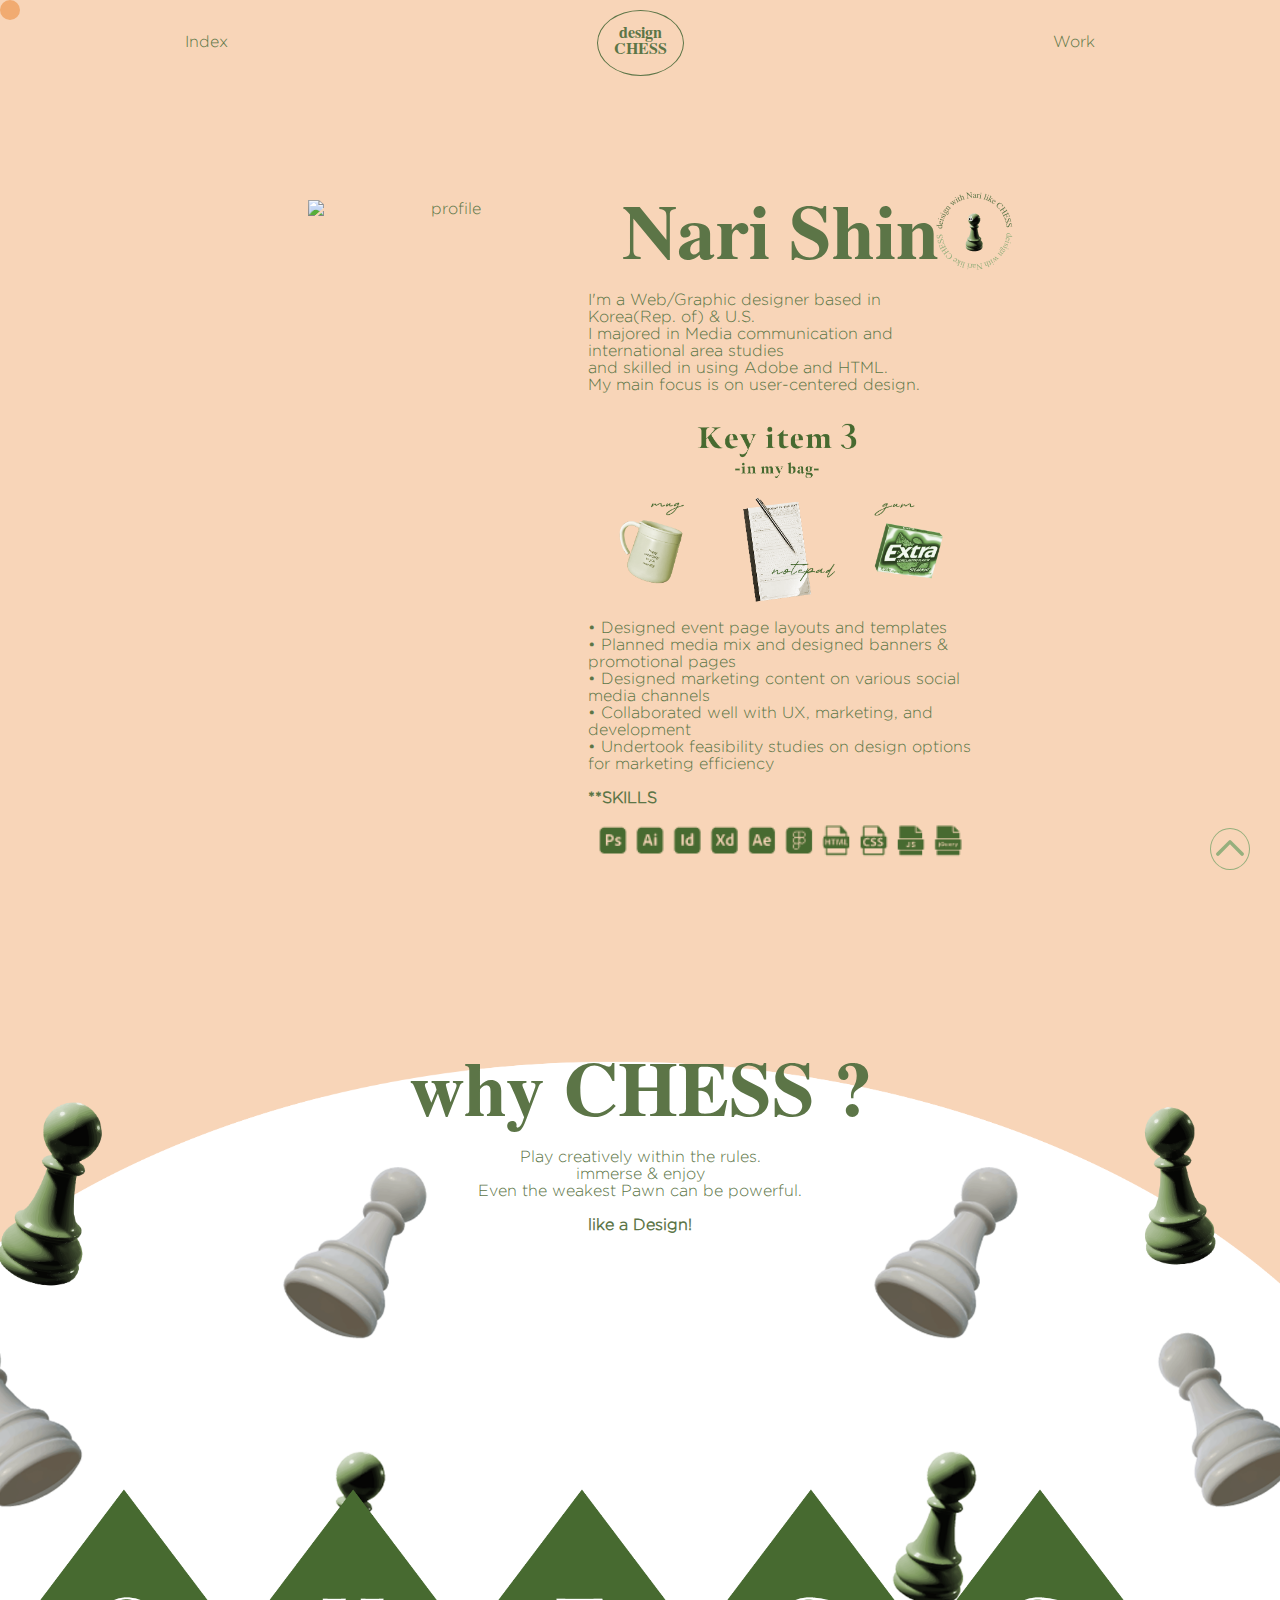
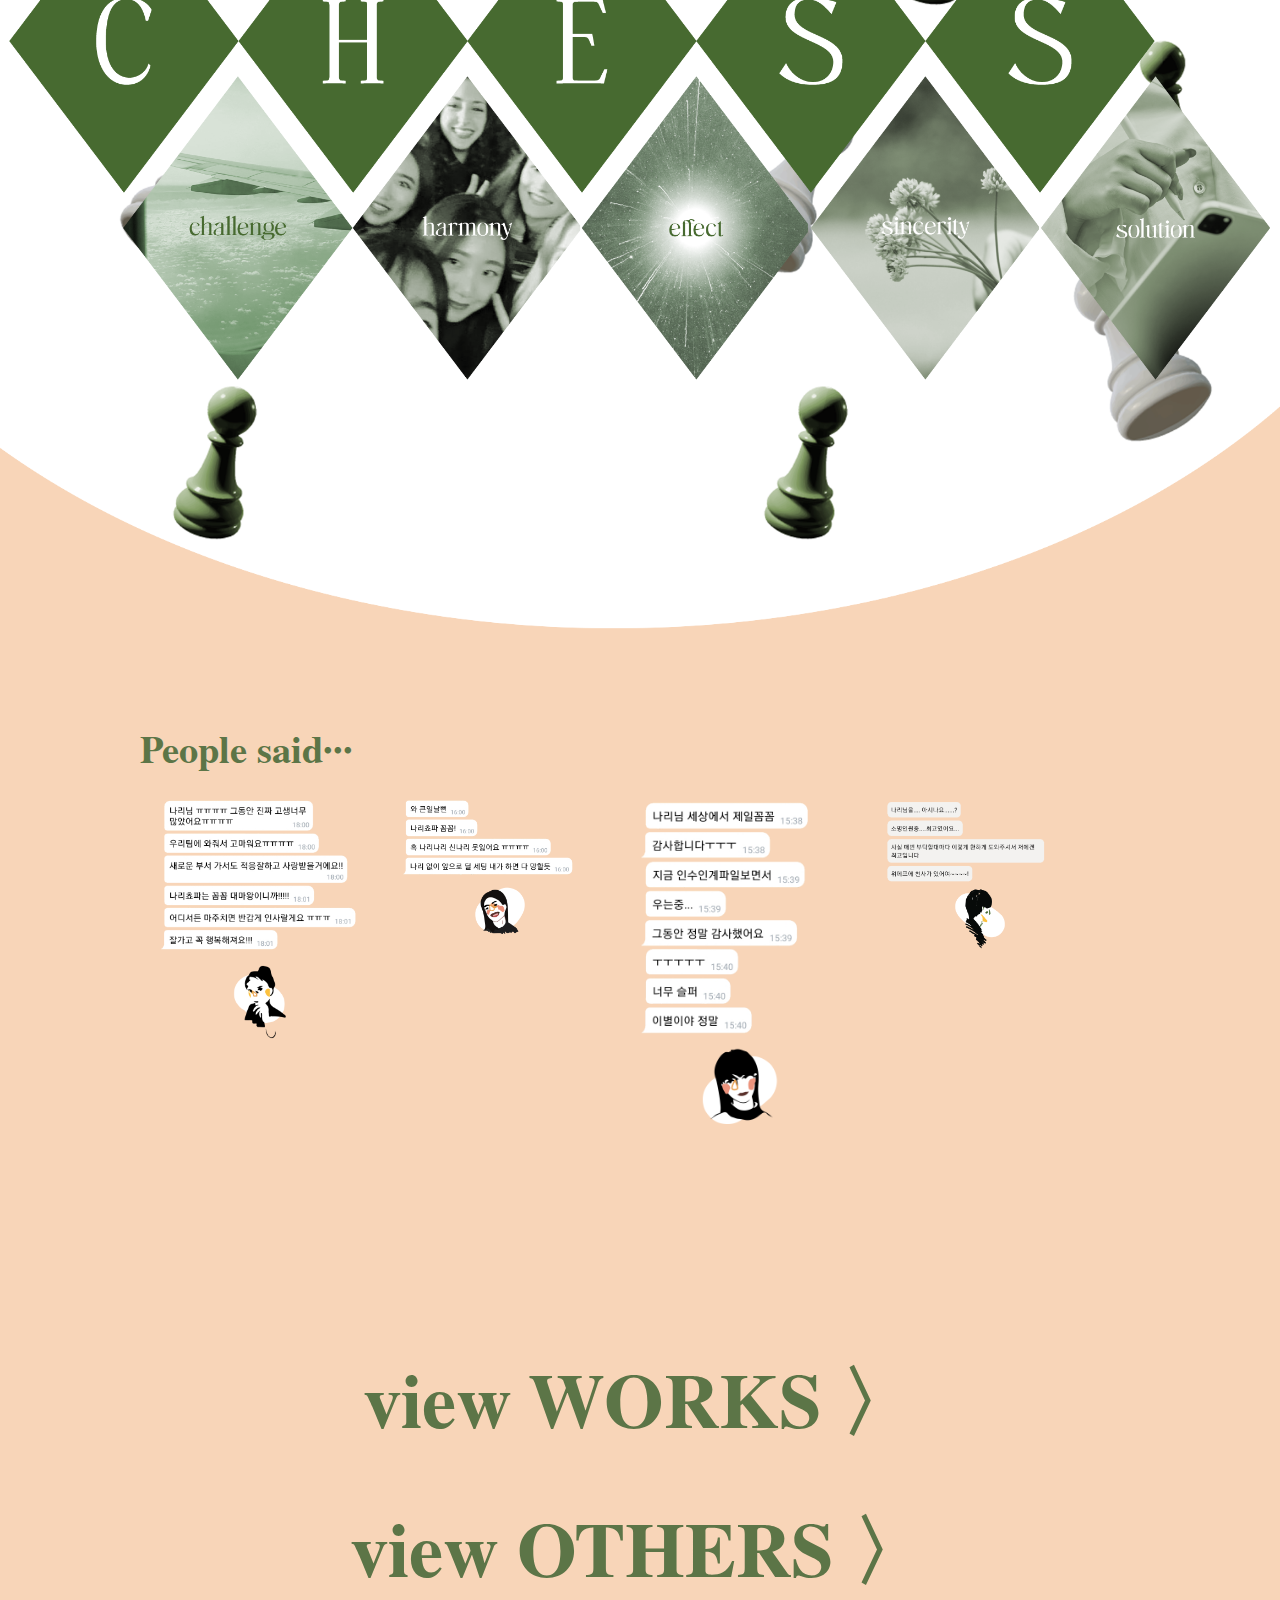
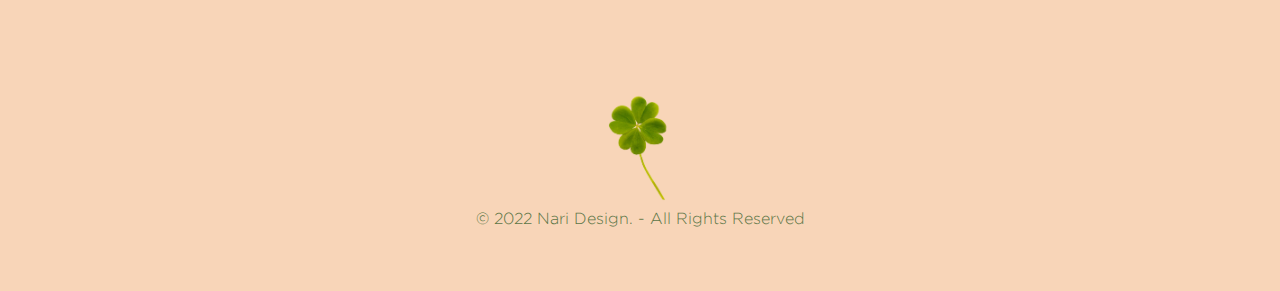
==== about.html @ 48663233 "Add files via upload" ====
<!DOCTYPE html>
<html lang="ko">
<head>
    <meta charset="UTF-8">
    <meta http-equiv="X-UA-Compatible" content="IE=edge">
    <meta name="viewport" content="width=device-width, initial-scale=1.0">
    <script src="js/jquery-3.3.1.min.js"></script>
    <link rel="stylesheet" href="css/aos.css">
    <link rel="stylesheet" href="css/common.css">
    <link rel="stylesheet" href="css/about.css">

    <!-- 슬릭 -->
    <script src="js/slick.min.js"></script>
    <link rel="stylesheet" href="css/slick.css" />
    <link rel="stylesheet" href="css/slick-theme.css" />
    <title>- design CHESS - Nari's about</title>
</head>
<body>
    <div class="cursor"></div>
    <div id="aboutWrap">
        <header>
            <div class="headerMenu">
                <!-- 헤더메뉴 -->
                <div class="nav-link"><a href="#">Index</a></div>
                <a href="index.html" class="brand">
                    <h1><div class="logo">design<br/>CHESS</div></h1>
                </a>
                <div data-w-id="8b042cb9-2dbe-2bd0-51a0-ee58dc30b4fe" class="nav-link"><a href="#">Work</a></div>
            </div>
        </header>

        <div id="btn_up">
            <a href="#main"><button><img src="img/btnUp.svg" alt="up"></button></a>
        </div>

        <!-- 우측상단 work메뉴 -->
        <div class="dialog-wrapper">
            <div class="bubble-wrap-menu">
                <div class="top-bubble-balck"></div>
            <div>
                <div class="nav-link">Close</div>
            </div>
        </div>
        <div class="flex-columns no-margings">
            <div data-w-id="64d43645-555c-1b0a-166c-a1bad5dda425" class="col60">
                <a href="index.html" class="link menu shuffle w-inline-block"><h1><div class="logo">design<br/>CHESS</div></h1></a>
                <div class="spacer-1em"></div>
                <a href="#" class="work-line w-inline-block"><div class="menu-item-txt">/Web</div></a>
                <a href="#" class="work-line w-inline-block"><div class="menu-item-txt">/Mobile UX</div></a>
                <a href="#" class="work-line w-inline-block"><div class="menu-item-txt">/Promo</div></a>
                <a href="#" class="work-line w-inline-block"><div class="menu-item-txt">/others</div></a>
                
                <div class="subContact"></div>
                <a href="#" target="_blank" class="link menu w-inline-block"><div>E-mail</div></a>
                <a href="#" target="_blank" class="link menu w-inline-block"><div>Notion</div></a>
                <a href="#" target="_blank" class="link menu w-inline-block"><div>Github</div></a>
                <a href="#" target="_blank" class="link menu w-inline-block"><div>instagram</div></a>
            </div>
        </div>
        </div>


        <div class="bg-wordmark">
            <!-- <div class="text-block-6">Work/work/work</div> -->
        </div>

        <main id="main">    
            <div id="aboutImg">
                <a href="#"><img src="img/profile.png" alt="profile"></a>
            </div>

            
            <div class="aboutDetails">
                <h3 id="name" class="contents">Nari Shin</h3>
                <div id="logoC"></div>
                <p>
                    I'm a Web/Graphic designer based in Korea(Rep. of) & U.S.<br> 
                    I majored in Media communication and international area studies <br> 
                    and skilled in using Adobe and HTML. <br> 
                    My main focus is on user-centered design.<br><br>
                </p>
                <img src="img/items.png" alt="items">
                <p>
                    • Designed event page layouts and templates<br>
                    • Planned media mix and designed banners & promotional pages<br>
                    • Designed marketing content on various social media channels<br>  
                    • Collaborated well with UX, marketing, and development<br>
                    • Undertook feasibility studies on design options for marketing efficiency<br><br>
                </p>
                <div class="skills">
                    <p><b>**SKILLS</b></p>
                    <img src="img/icon.png" alt="skillIcon">
                </div>
            </div>
        </main>
                
        <section id="whychess">
            <h3>why CHESS ?</h3>
            <p>
                Play creatively within the rules. <br>
                immerse & enjoy <br>
                Even the weakest Pawn can be powerful. <br><br>
                <b>like a Design!</b>
            </p>
            <div class="chess">
                <!-- <img src="img/chessContent.png" alt="chessContent"> -->
                <!-- <div class="cLozenge">C</div>
                <div class="cLozenge">H</div>
                <div class="cLozenge">E</div>
                <div class="cLozenge">S</div>
                <div class="cLozenge">S</div> -->
            </div>
        </section>
            
        
        
        <section id="s_slide">
            <h4> People said···</h4>
            <div class="slider center review">
                <div>
                  <h3><a href="#"><img src="img/refImg1.png" alt="review1"></a></h3>
                </div>
                <div>
                  <h3><a href="#"><img src="img/refImg2.png" alt="review2"></a></h3>
                </div>
                <div>
                  <h3><a href="#"><img src="img/refImg3.png" alt="review3"></a></h3>
                </div>
                <div>
                  <h3><a href="#"><img src="img/refImg.png" alt="review4"></a></h3>
                </div>                
            </div>
            <!-- <p class="mobile_t">(please drag for next >> )</p> -->
        </section>


        <section id="moreBtn">
            <button><a href="#"><h2>view WORKS 〉</h2></a></button>
            <button><a href="others.html"><h2>view OTHERS 〉</h2></a></button>
        </section>


        <!-- 푸터 -->
        <footer>
            <div id="footerImg" class="pal-rotate card"><img src="img/clover.png" alt="f-clover"></div>
            © 2022 Nari Design. - All Rights Reserved 
        </footer>





        <!-- 스크립트 -->
        <!-- 마우스 -->
    <script src="https://cdnjs.cloudflare.com/ajax/libs/gsap/3.5.1/gsap.min.js"></script>
    <script>
        // 선택자
        const cursor = document.querySelector(".cursor");
        const contentEm = document.querySelectorAll(".contents");
        // const infoLi = document.querySelectorAll(".info.bottom li");

        // 움직임 효과
        document.addEventListener("mousemove", function(e){
            gsap.to(cursor, {duration: 0.01, left: e.pageX, top: e.pageY});
        });

        // 오버 효과
        contentEm.forEach(elem => {
            elem.addEventListener("mouseenter", () => {
                cursor.classList.add("active");
            });
            elem.addEventListener("mouseleave", () => {
                cursor.classList.remove("active");
            });
        });

    </script>

    <script>
        // 슬릭슬라이드
        $('.center').slick({
    centerMode: true,
    centerPadding: '20px',
    slidesToShow: 4,
    responsive: [
      {
        breakpoint: 768,
        settings: {
          arrows: false,
          centerMode: true,
          centerPadding: '20px',
          slidesToShow: 3
        }
      },
      {
        breakpoint: 320,
        settings: {
          centerMode: true,
          centerPadding: '0',
          slidesToShow: 1
        }
      }
    ]
  });
    </script>
    <!-- 애니메이션 소스 -->
    <script src="js/animation.js" type="text/javascript">
    </script>
    </div>
</body>
</html>
---- css/common.css ----
/* 초기화 */
*{
    margin:0;
    padding:0;
    font-family: gotham;
    list-style: none;
    text-align: center;
    color: #5c7547;  
}
/* 공통스타일 */
html {
    scroll-behavior: smooth;
}
body {
    background-color: #f8d5b8;
    position: relative;
    }

#wrap {
    width: 100vw;
    overflow: hidden;
    margin: 0 auto;
    display: flex;
    justify-content: center; 
    flex-direction: column;
    position: relative;
    z-index: 1;
}

/* 커서 */
.cursor {
    position: absolute;
    left: 0; top: 0;
    width: 20px; height: 20px;
    border-radius: 50%;
    z-index: 1000;
    background: #000;
    user-select: none;
    pointer-events: none;
    transform: scale(1);
    transition: transform .3s ease-in-out, opacity .2s ease-in-out;
    mix-blend-mode: overlay;
}
.cursor.active {
    transform: scale(10);
}
.cursor.active2 {
    transform: scale(5);
}


a {
    display: block;
    text-decoration: none;
    color: #5c7547;
    z-index: 10;
}
a:hover {
    animation: Pulse 1s linear infinite;
}
button {
    display: block;
    border: 1px solid #96AF7D;
    border-radius: 500px;
    background: none;
    z-index: 10;
}


main,section {
    display: block;
}
h1,h1>div,h2,h2>a,h3,h3>a,h4 {
    font-family: times;
    font-size: 6vw;
    z-index: 10;
}




/* 헤더영역 */
header {
    width: 100vw;
    background: #f8d5b8;
    position: fixed;
    left:0;
    top:0;
    z-index: 999;
}
.headerMenu {
    /* z-index: 999; */
    margin: 10px 0;
    /* background: #f8d5b8; */
    display: flex;
    flex-direction: row;
    justify-content: space-around;
}

h1 .logo {
    font-size: 1rem;
    line-height: 1rem;
    border: 1px double #5c7547;
    border-radius: 50%;
    padding: 1rem;
  }
header .nav-link {
    line-height: 4em;
}


/* 상시 위로가기 */
#btn_up {
    position: fixed;
    bottom: 30px;
    right: 30px;
}
#btn_up button {
    width: 40px;
    padding: 2px;
    border-radius: 50%;
}

.flex-columns a {
    color: #f8d5b8;
}




/* 푸터 */
footer {
    margin: 5vw auto;
}
#footerImg img{
    width: 100px;
}
.card {
    display: flex;
    flex-direction: column;
    align-items: center;
    justify-content: center;
    transform-style: preserve-3d;
    transform: perspective(1000px);
    margin: 0 3rem;
}



/* 우측상단메뉴---------------------------------- */
.dialog-wrapper {
    position: fixed;
    left: 0;
    top: 0;
    right: 0;
    bottom: 0;
    z-index: 2000;
    display: none;
    justify-content: center;
    align-items: center;
    background-color: #476a30;
  }
  .work-line {
    overflow: hidden;
    -webkit-transition: -webkit-transform .2s cubic-bezier(.269,  .182,  0,  .984);
    transition: transform .2s cubic-bezier(.269,  .182,  0,  .984);
    transition: transform .2s cubic-bezier(.269,  .182,  0,  .984), -webkit-transform .2s cubic-bezier(.269,  .182,  0,  .984);
    font-family: times;
    color: #fff;
    font-size: 4em;
    line-height: 1.2em;
    font-weight: 400;
  }
  /* .work-line:hover {
    transform: translate(10px, 0);
  } */
  .spacer-1em {
    height: 5em;
  }
  .menu-nav-wrapper {
    position: fixed;
    left: 0;
    top: 0;
    right: 0;
    bottom: auto;
    display: flex;
    height: 7em;
    padding-right: 2em;
    padding-left: 2em;
    justify-content: space-between;
    align-items: center;
  }

  .menu-img {
    overflow: hidden;
    height: 0;
  }
  .menu-item-txt {
    font-family: times;
    color:#f8d5b8;
  }
  
  
  /* 우측 워크메뉴----------------------------------------------- */
  .bubble-wrap-menu {
    position: absolute;
    left: 0;
    top: -5.8vw;
    right: 0;
    bottom: 0;
    z-index: -2;
    overflow: hidden;
    background-color: #476a30;
  }
  .top-bubble-balck {
    width: 100vw;
    height: 120vw;
    margin-left: -100vw;
    border-radius: 50%;
    background-color: #476a30;
  }















/* 폰트정의 */
@font-face  {
    font-family:  'times';
    src:  url('TimesLTStd-Bold.otf') format('opentype');
    font-weight:  400;
    font-style:  normal;
    font-display:  block;
    }

@font-face  {
    font-family:  'gotham';
    src:  url('Gotham-Light.otf') format('opentype');
    font-weight:  400;
    font-style:  normal;
    font-display:  block;
    }

/* 애니메이션 */
@keyframes bob {
    0% {
        transform: translateY(0px);
    }
    40% {
        transform: translateY(-5px);    
    }
    100% {
        transform: translateY(0px);
    }
}

@keyframes Pulse {
    25% {
        transform: scale(1.1);
    }
    75% {
        transform: scale(.9);
    }
}
---- css/about.css ----
main {
    padding-top: 200px;
    display: flex;
    justify-content: center;
}
main img{
    width: 30vw;
    min-width: 280px;
}


.aboutDetails p{
    /* margin: 0 30vw; */
    width: 30vw;
    text-align: left;
    position: relative;
}
.aboutDetails #logoC {
    background: url(../img/logoC.png) no-repeat center;
    background-size: cover;
    width: 100px;
    height: 100px;
    position: absolute;
    top: 180px;
    right: 20vw;
    animation: rotate 10s linear infinite;
}
@keyframes rotate {
    to {
        rotate: 360deg;
    }
}
#whychess, #review {
    margin-top: 180px;
}
/* .chess, .review {
    display: flex;
    justify-content: center;
    align-items: center;
    padding: 0 10px;
} */
#whychess {
    background: url(../img/chessimggr_bg2_2_2.png) no-repeat top center;
    background-size: cover;
    width: 100vw;

}
.chess {
    width: 100vw;
    height: 1000px;
    background: url(../img/chessContent.png) no-repeat center;
    background-size: contain;
}
.chess:hover {
    background: url(../img/chessContent2.png) no-repeat center;
    background-size: contain;
}


#s_slide {
    width: 100vw;
    max-width: 1000px;
    margin: 100px auto;}
#s_slide H4 {
    font-size: 3vw;
    text-align: left;
    margin-bottom: 20px;
}
.review h3 img {
    max-width: 200px;
}

#moreBtn {
    margin-top: 200px;
    text-align: center;
}
#moreBtn button {
    padding: 10px;
    margin: 20px auto;
    font-size: 5vw;
    border:none;
}
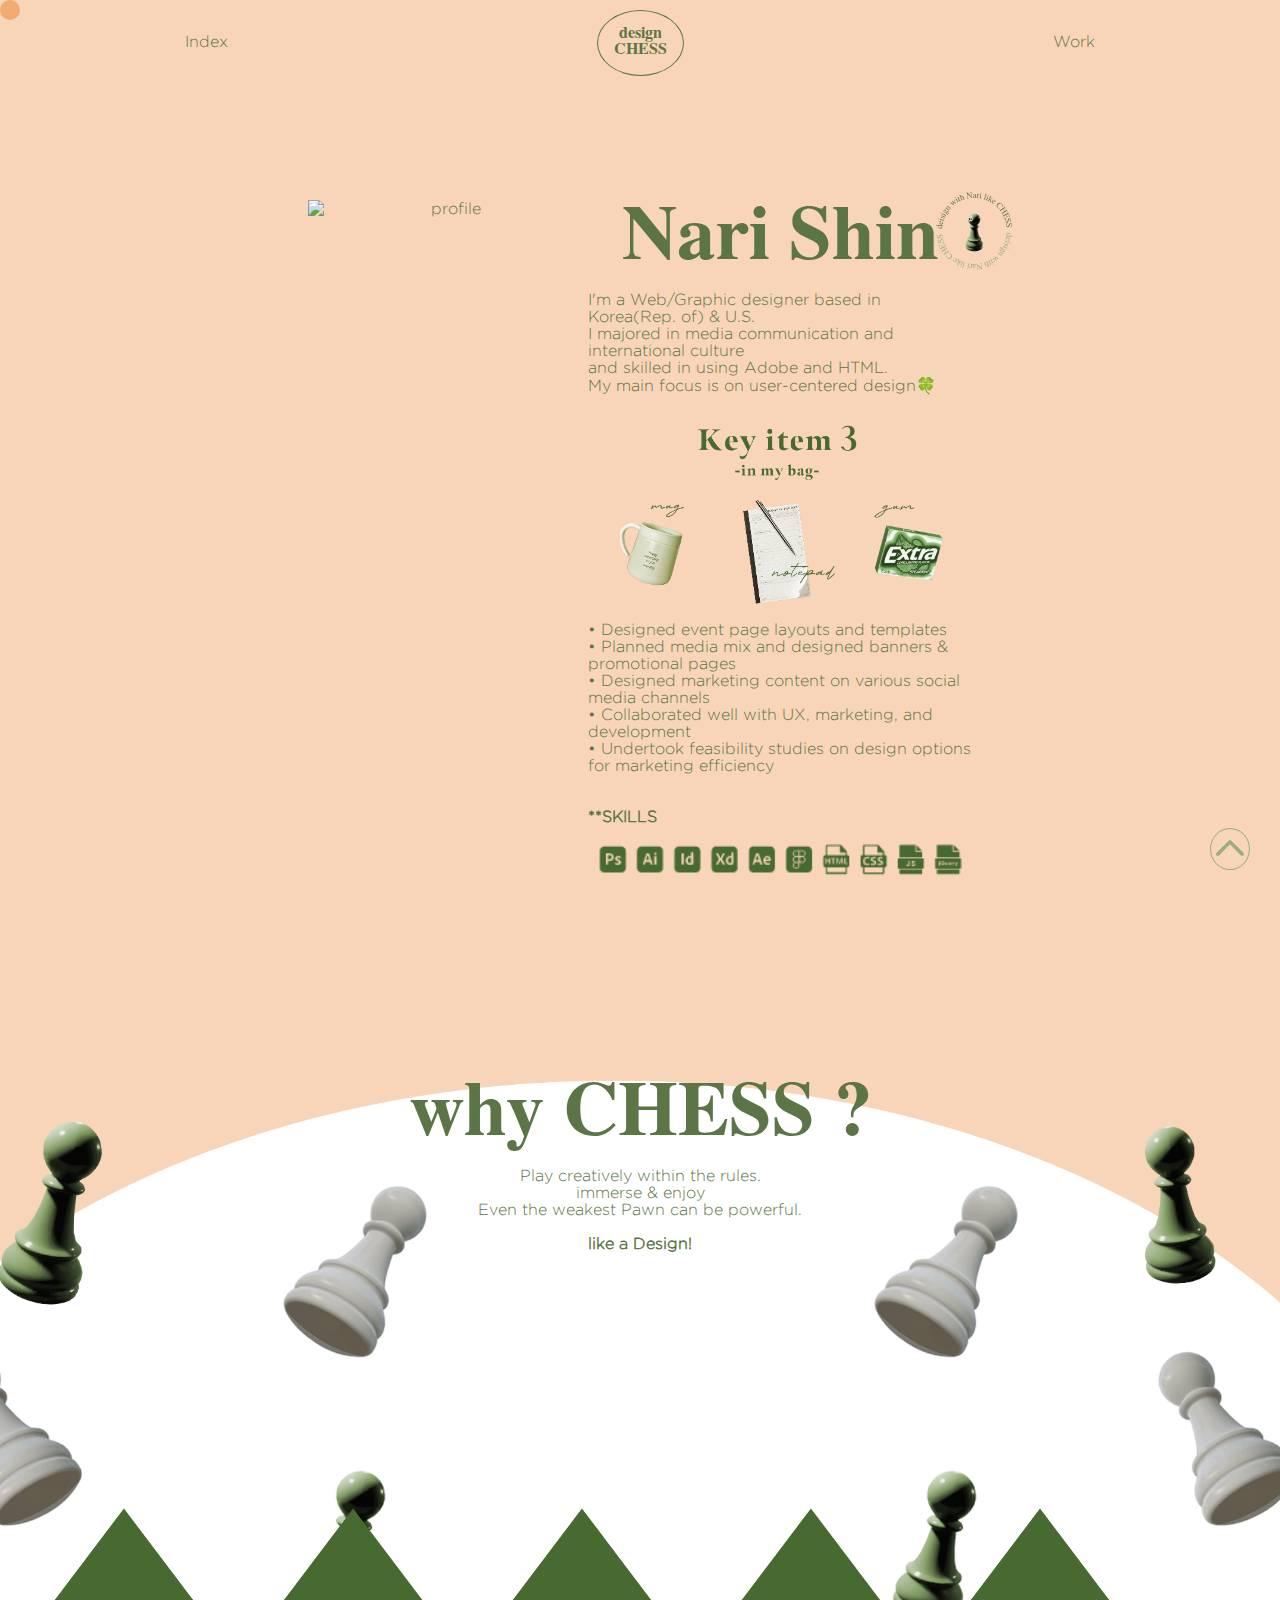
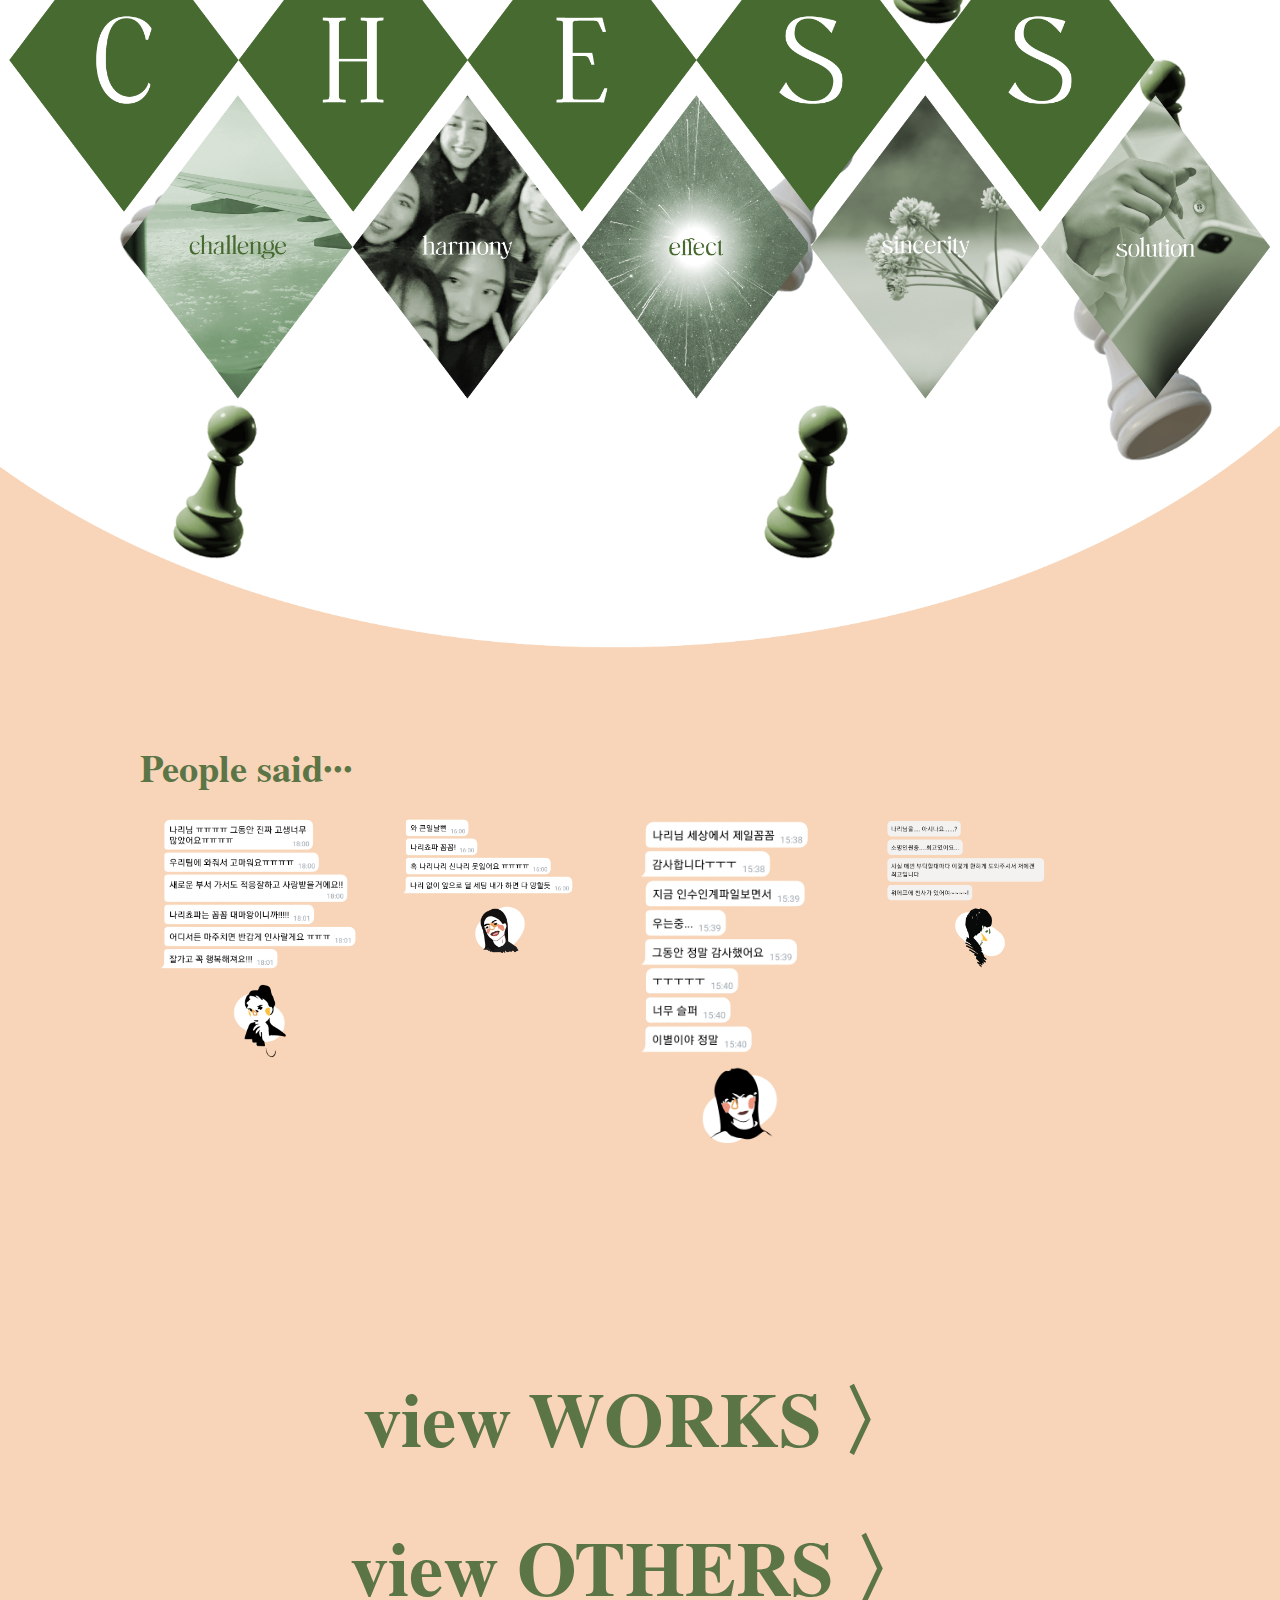
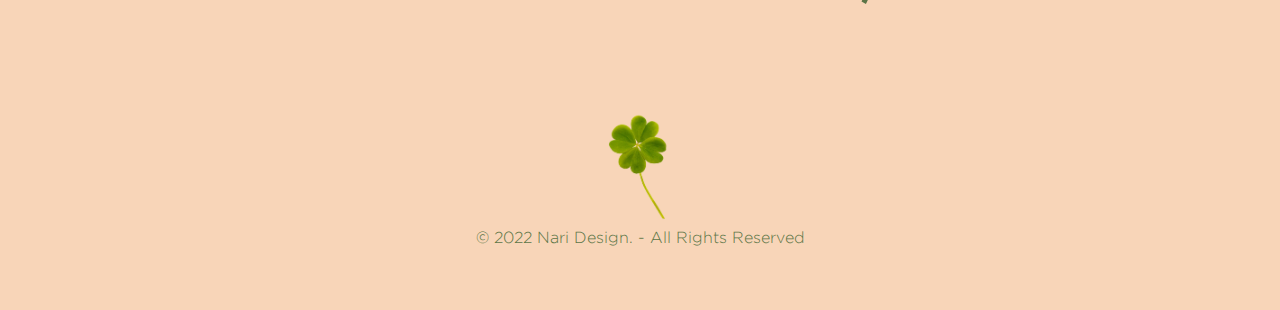
==== commit 973f7f6a: "Add files via upload" ====
--- a/about.html
+++ b/about.html
@@ -8,6 +8,7 @@
     <link rel="stylesheet" href="css/aos.css">
     <link rel="stylesheet" href="css/common.css">
     <link rel="stylesheet" href="css/about.css">
+    <link rel="Shortcut Icon" href="img/favicon.ico">
 
     <!-- 슬릭 -->
     <script src="js/slick.min.js"></script>
@@ -21,13 +22,20 @@
         <header>
             <div class="headerMenu">
                 <!-- 헤더메뉴 -->
-                <div class="nav-link"><a href="#">Index</a></div>
+                <div id="trigger" class="nav-link"><a href="#">Index</a></div>
                 <a href="index.html" class="brand">
                     <h1><div class="logo">design<br/>CHESS</div></h1>
                 </a>
                 <div data-w-id="8b042cb9-2dbe-2bd0-51a0-ee58dc30b4fe" class="nav-link"><a href="#">Work</a></div>
             </div>
         </header>
+        <nav>
+            <p class="btn"><a href="about.html">about</a></p>
+            <p class="btn"><a href="index.html">works</a></p>
+            <p class="btn"><a href="others.html">others</a></p>
+            <p class="btn"><a href="contact.html">contact</a></p>
+            <div><img src="img/logoC.png" alt="logo"></div>
+        </nav>
 
         <div id="btn_up">
             <a href="#main"><button><img src="img/btnUp.svg" alt="up"></button></a>
@@ -48,7 +56,7 @@
                 <a href="#" class="work-line w-inline-block"><div class="menu-item-txt">/Web</div></a>
                 <a href="#" class="work-line w-inline-block"><div class="menu-item-txt">/Mobile UX</div></a>
                 <a href="#" class="work-line w-inline-block"><div class="menu-item-txt">/Promo</div></a>
-                <a href="#" class="work-line w-inline-block"><div class="menu-item-txt">/others</div></a>
+                <a href="others.html" class="work-line w-inline-block"><div class="menu-item-txt">/others</div></a>
                 
                 <div class="subContact"></div>
                 <a href="#" target="_blank" class="link menu w-inline-block"><div>E-mail</div></a>
@@ -75,9 +83,9 @@
                 <div id="logoC"></div>
                 <p>
                     I'm a Web/Graphic designer based in Korea(Rep. of) & U.S.<br> 
-                    I majored in Media communication and international area studies <br> 
+                    I majored in media communication and international culture<br> 
                     and skilled in using Adobe and HTML. <br> 
-                    My main focus is on user-centered design.<br><br>
+                    My main focus is on user-centered design&#127808;<br><br>
                 </p>
                 <img src="img/items.png" alt="items">
                 <p>
@@ -85,7 +93,7 @@
                     • Planned media mix and designed banners & promotional pages<br>
                     • Designed marketing content on various social media channels<br>  
                     • Collaborated well with UX, marketing, and development<br>
-                    • Undertook feasibility studies on design options for marketing efficiency<br><br>
+                    • Undertook feasibility studies on design options for marketing efficiency<br><br><br>
                 </p>
                 <div class="skills">
                     <p><b>**SKILLS</b></p>
@@ -203,6 +211,18 @@
     ]
   });
     </script>
+    <!-- 인덱스 -->
+<script>
+    $(function(){
+    let trigger = $('#trigger');
+    let menu = $('nav');
+
+    $('#trigger').on('click',function(e){
+        e.preventDefault();
+        menu.slideToggle();
+    });
+    });
+</script>
     <!-- 애니메이션 소스 -->
     <script src="js/animation.js" type="text/javascript">
     </script>
--- a/css/common.css
+++ b/css/common.css
@@ -108,6 +108,31 @@
     line-height: 4em;
 }
 
+nav {
+    padding: 20px 0 0 1.2vw;
+    width: 30vw;
+    min-width: 300px;
+    height: 100vh;
+    display: none;
+    position: fixed;
+    left:0; top: 85px;
+    z-index: 999;
+    /* background: #fff; */
+}
+nav img {
+    margin-top: 2vw;
+    animation: rotate 10s linear infinite;
+}
+.btn {
+    display: block;
+    width: 80px;
+    padding: 5px 0;
+    margin: 10px auto;
+}
+.btn:hover {
+    border-bottom : 1px solid #5c7547;
+}
+
 
 /* 상시 위로가기 */
 #btn_up {
@@ -121,10 +146,23 @@
     border-radius: 50%;
 }
 
-.flex-columns a {
+
+/* 워크메뉴 */
+.flex-columns a, .flex-columns div {
     color: #f8d5b8;
 }
-
+.flex-columns .subContact {
+    padding-top: 30px;
+}
+
+.flex-columns .logo {
+    color: #f8d5b8;
+    border: 1px solid #f8d5b8;
+    padding: 20px 0;
+    width: 100px;
+    margin: 0 50vw;
+    
+}
 
 
 
@@ -272,3 +310,9 @@
         transform: scale(.9);
     }
 }
+
+@keyframes rotate {
+    to {
+        rotate: 360deg;
+    }
+}
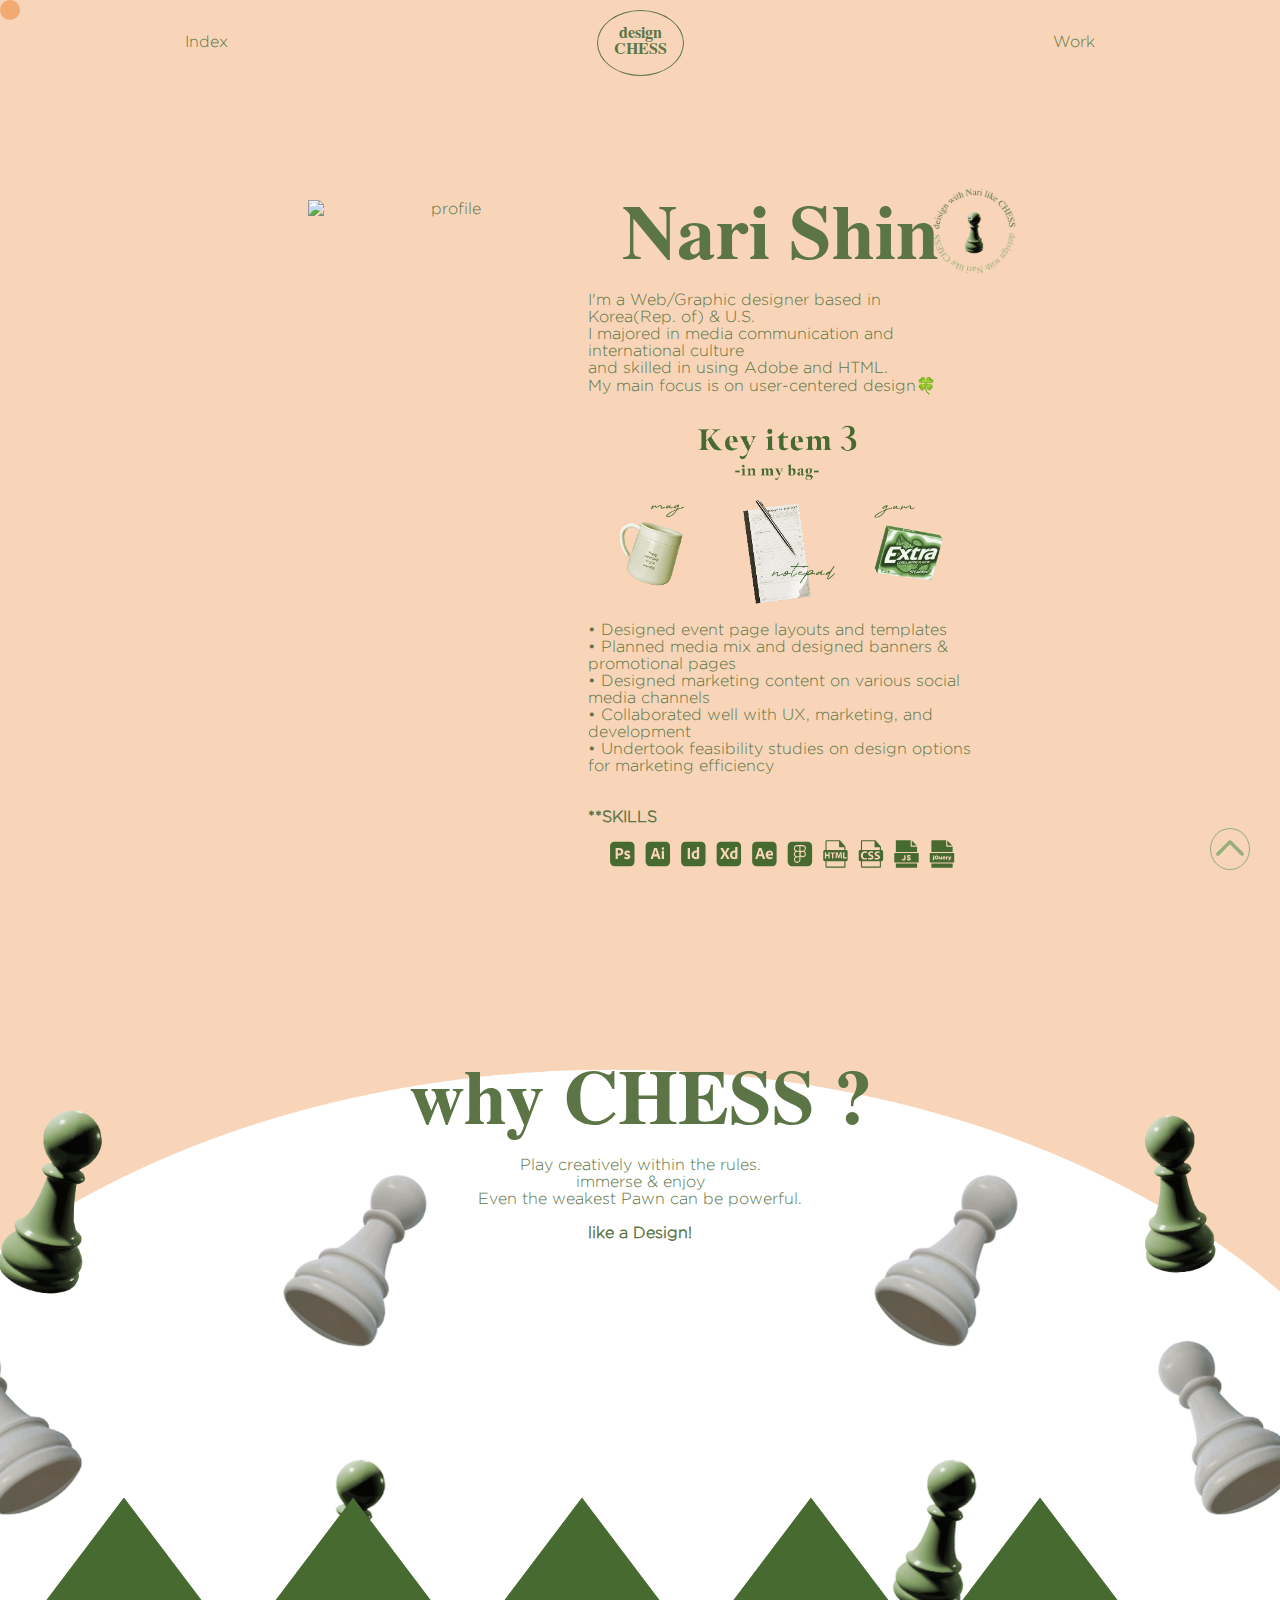
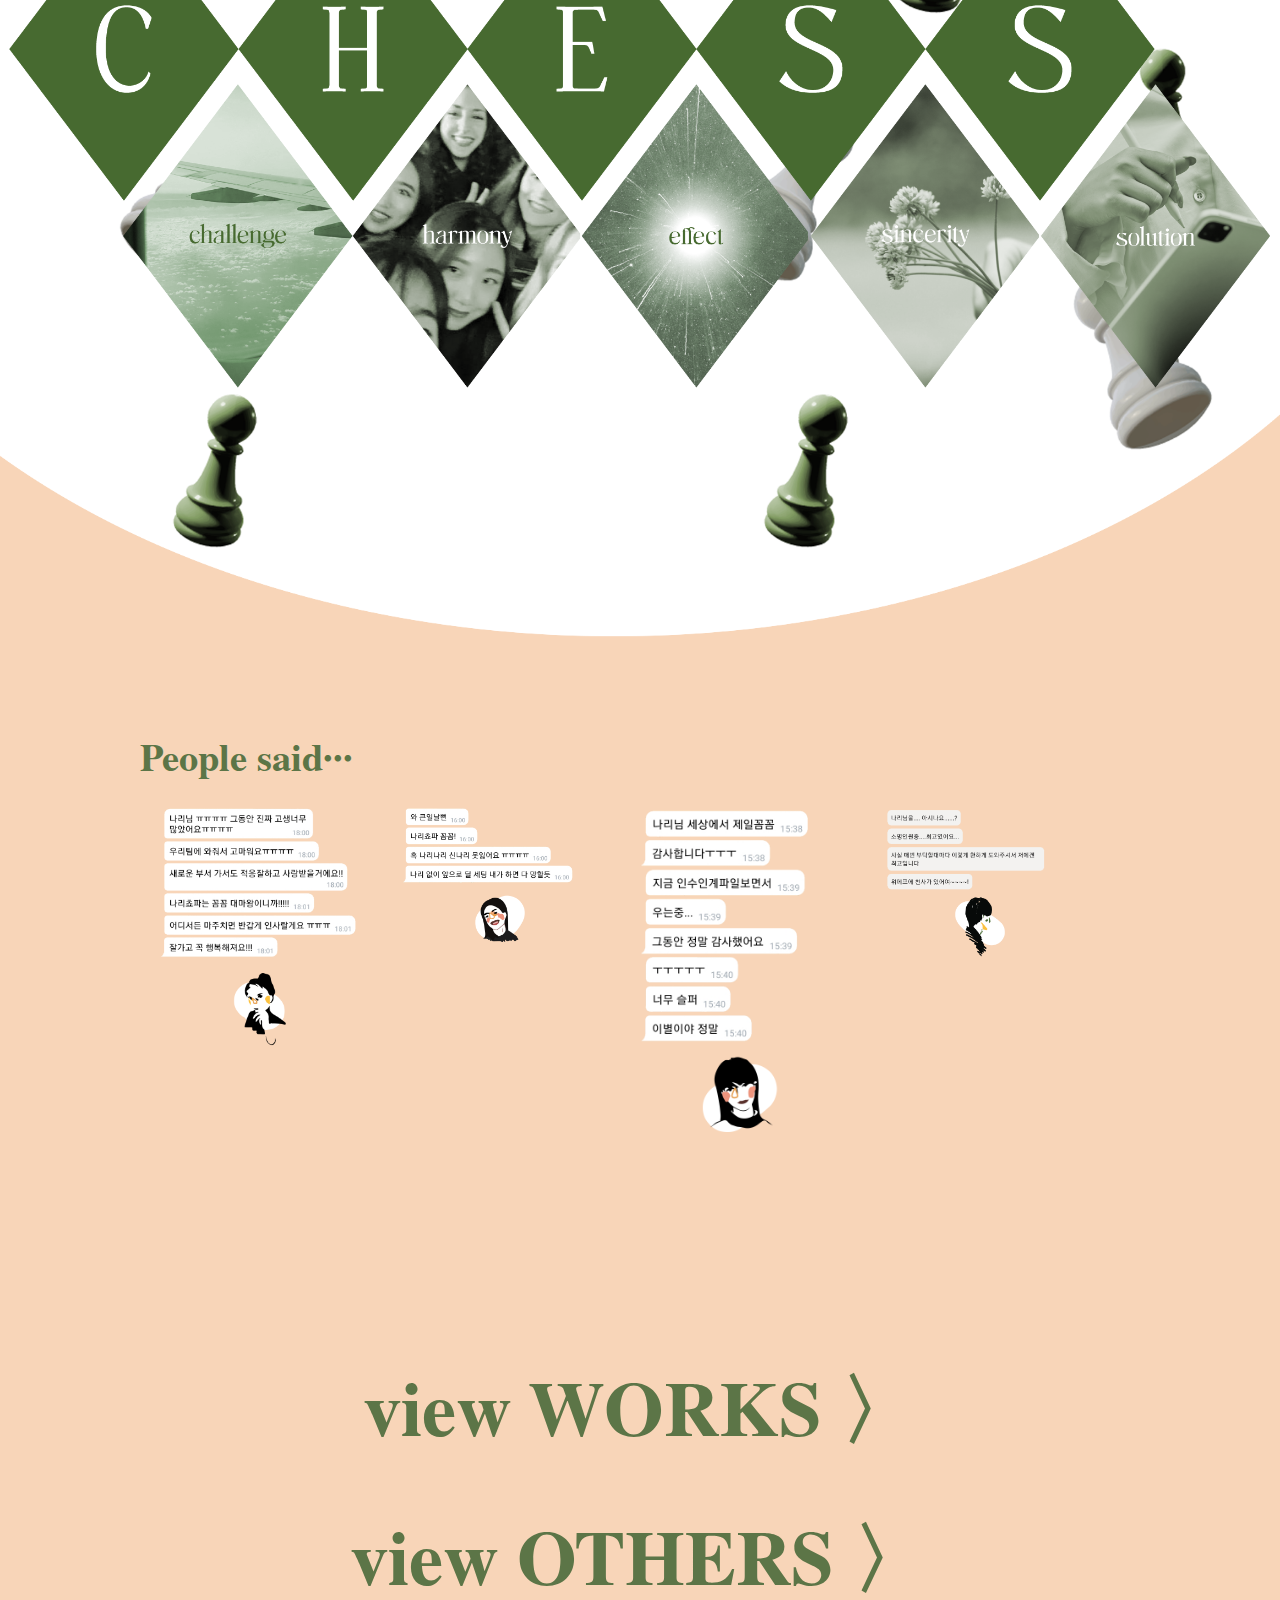
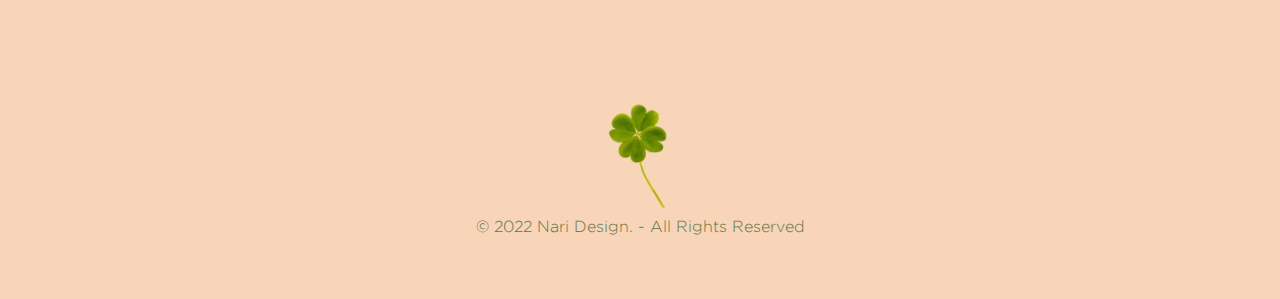
==== commit bf11986e: "Add files via upload" ====
--- a/about.html
+++ b/about.html
@@ -97,7 +97,7 @@
                 </p>
                 <div class="skills">
                     <p><b>**SKILLS</b></p>
-                    <img src="img/icon.png" alt="skillIcon">
+                    <img src="img/icon.svg" alt="skillIcon">
                 </div>
             </div>
         </main>
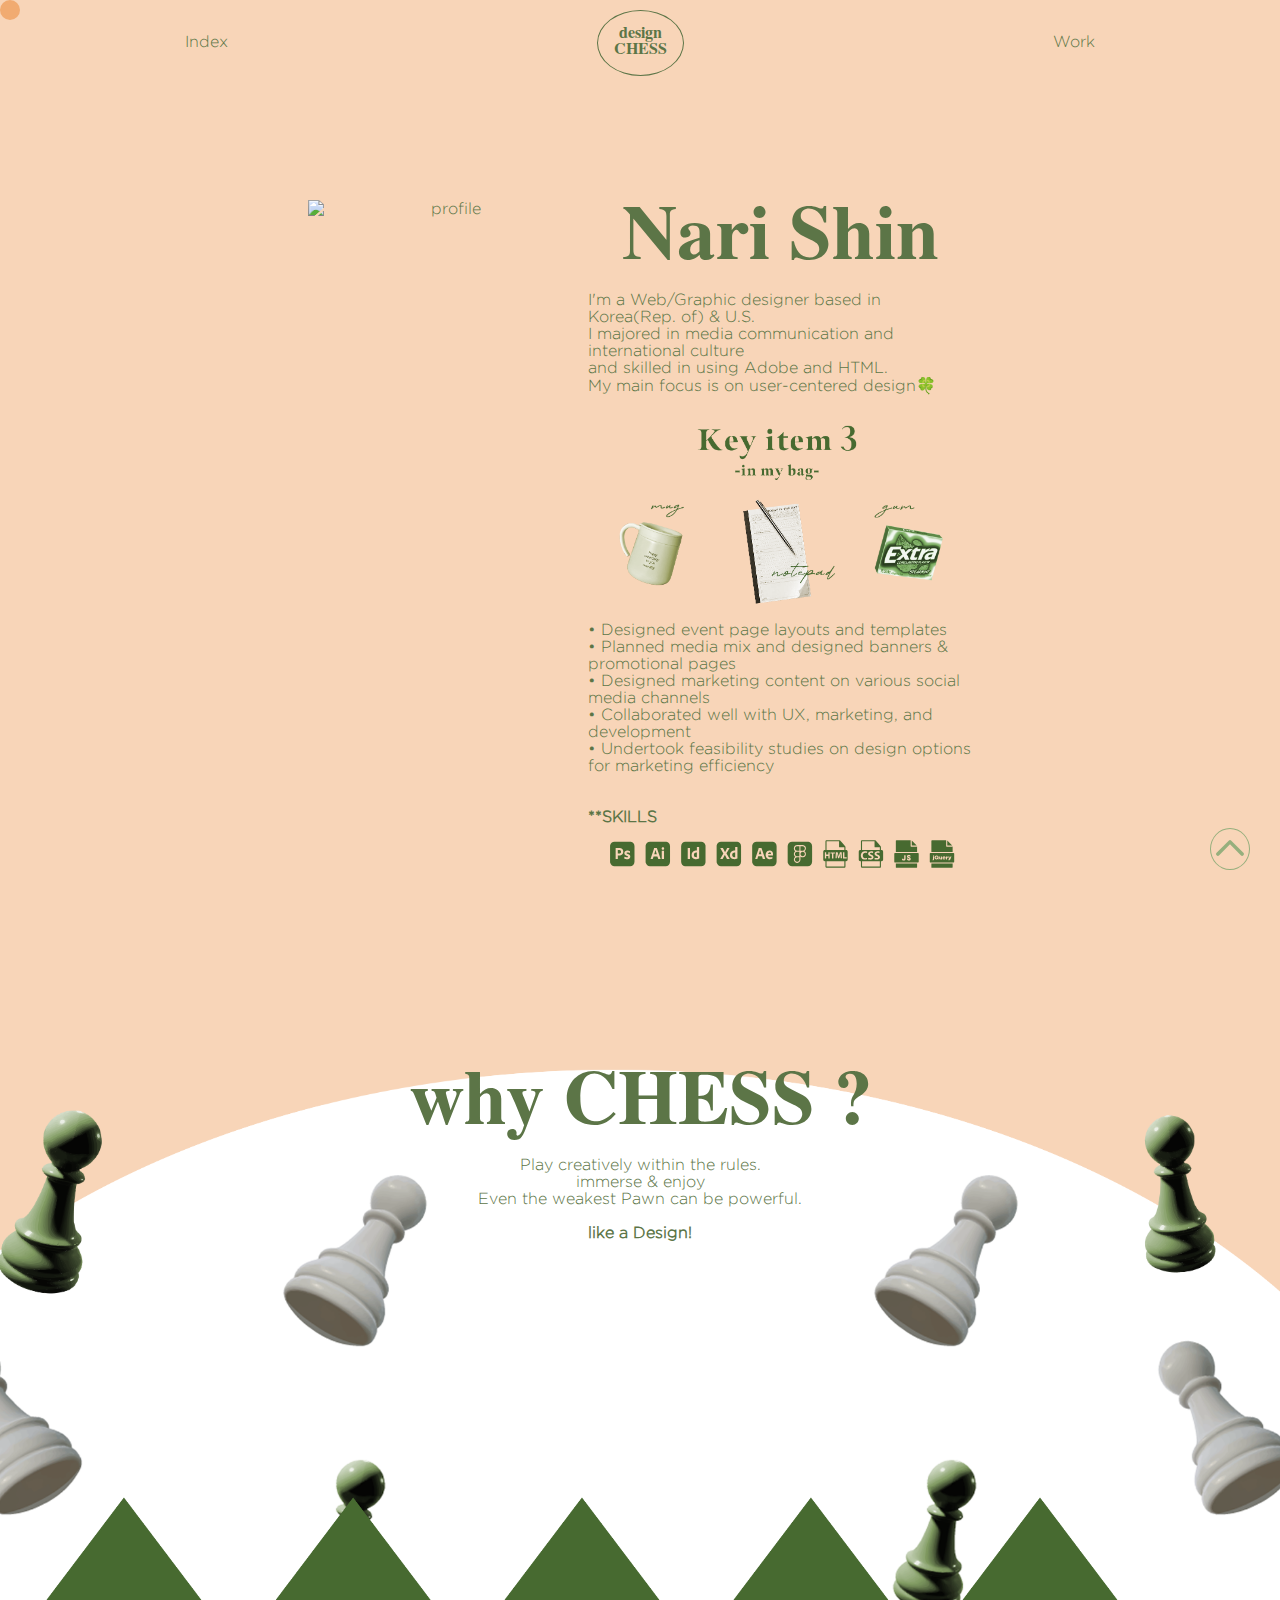
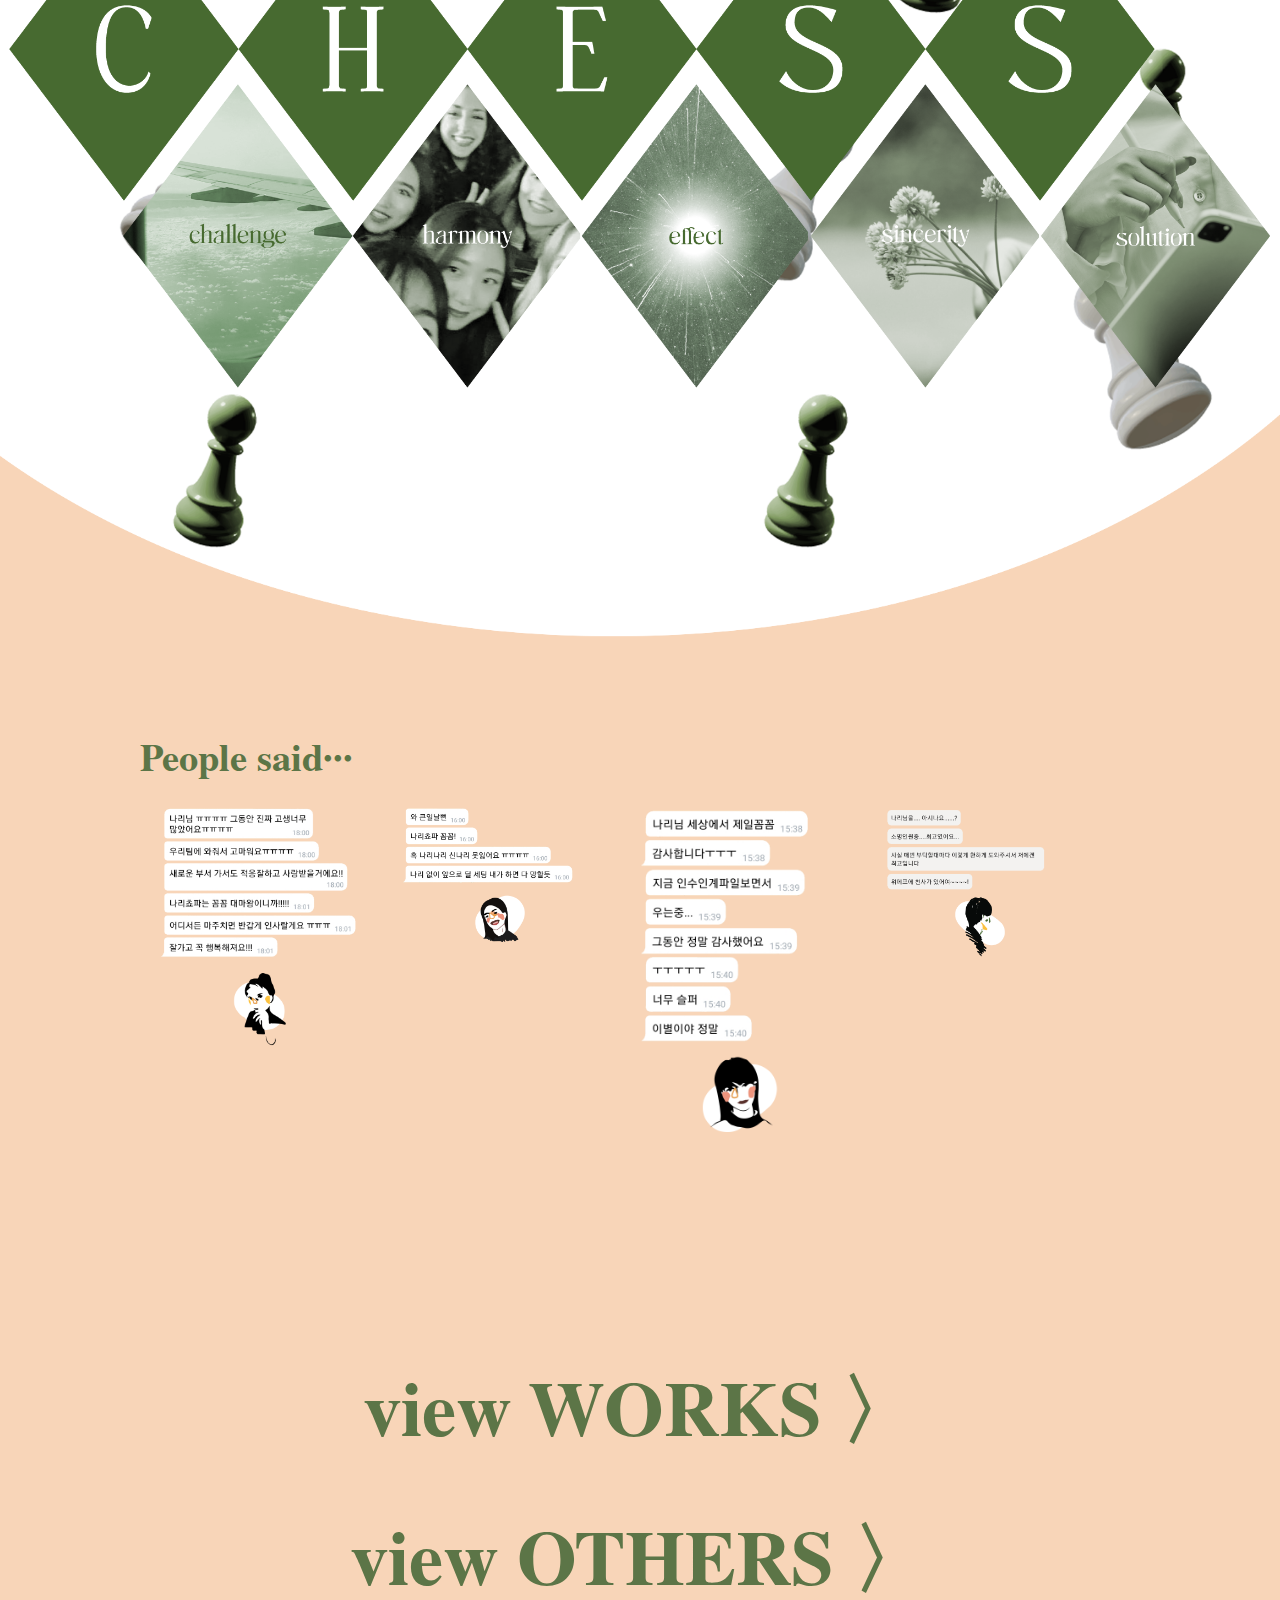
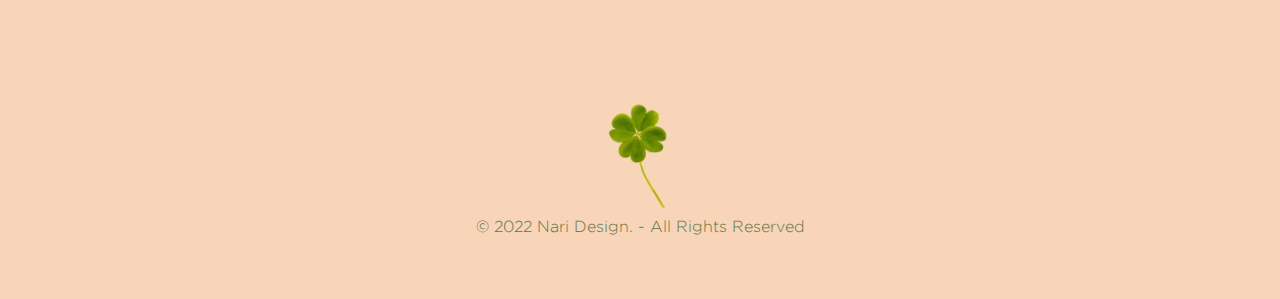
==== commit daacb752: "Add files via upload" ====
--- a/about.html
+++ b/about.html
@@ -31,7 +31,7 @@
         </header>
         <nav>
             <p class="btn"><a href="about.html">about</a></p>
-            <p class="btn"><a href="index.html">works</a></p>
+            <p class="btn"><a href="workIndex.html">works</a></p>
             <p class="btn"><a href="others.html">others</a></p>
             <p class="btn"><a href="contact.html">contact</a></p>
             <div><img src="img/logoC.png" alt="logo"></div>
@@ -80,7 +80,7 @@
             
             <div class="aboutDetails">
                 <h3 id="name" class="contents">Nari Shin</h3>
-                <div id="logoC"></div>
+                <!-- <div id="logoC"></div> -->
                 <p>
                     I'm a Web/Graphic designer based in Korea(Rep. of) & U.S.<br> 
                     I majored in media communication and international culture<br> 
@@ -143,7 +143,7 @@
 
 
         <section id="moreBtn">
-            <button><a href="#"><h2>view WORKS 〉</h2></a></button>
+            <button><a href="workIndex.html"><h2>view WORKS 〉</h2></a></button>
             <button><a href="others.html"><h2>view OTHERS 〉</h2></a></button>
         </section>
 
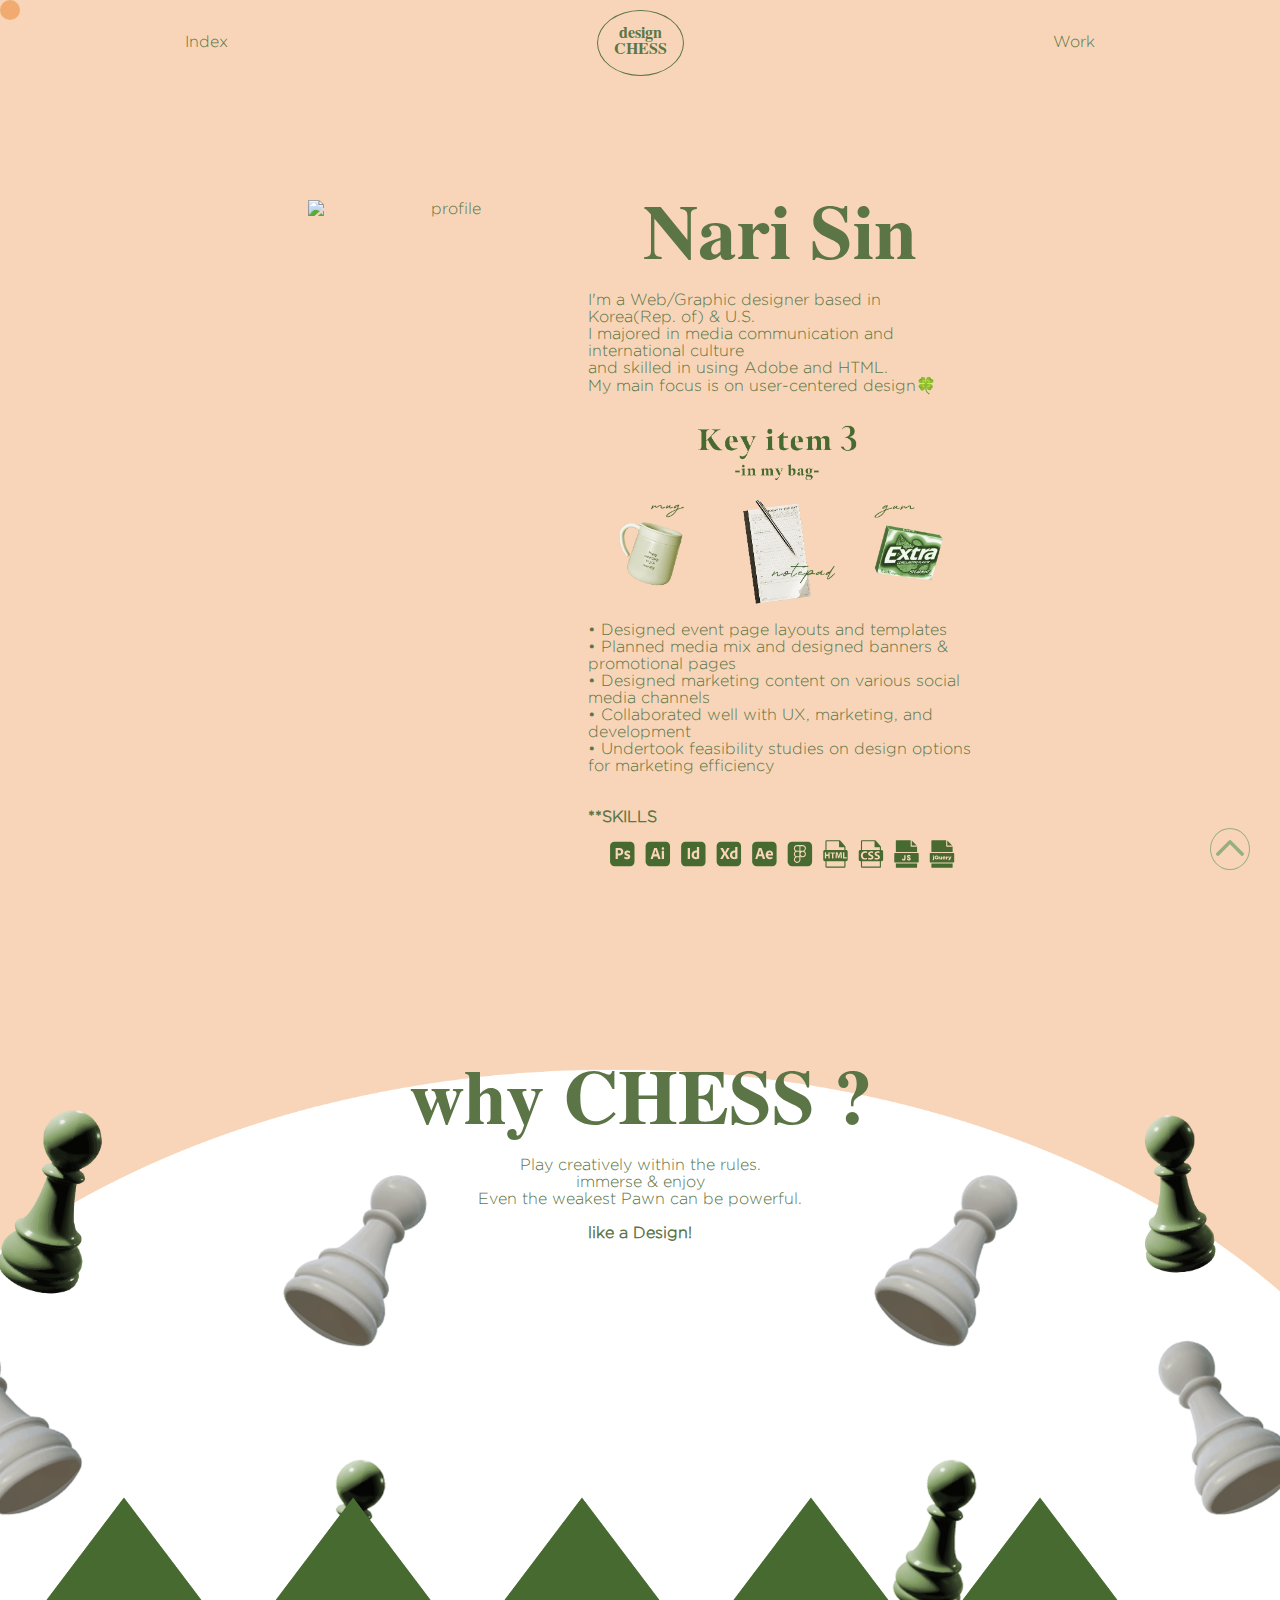
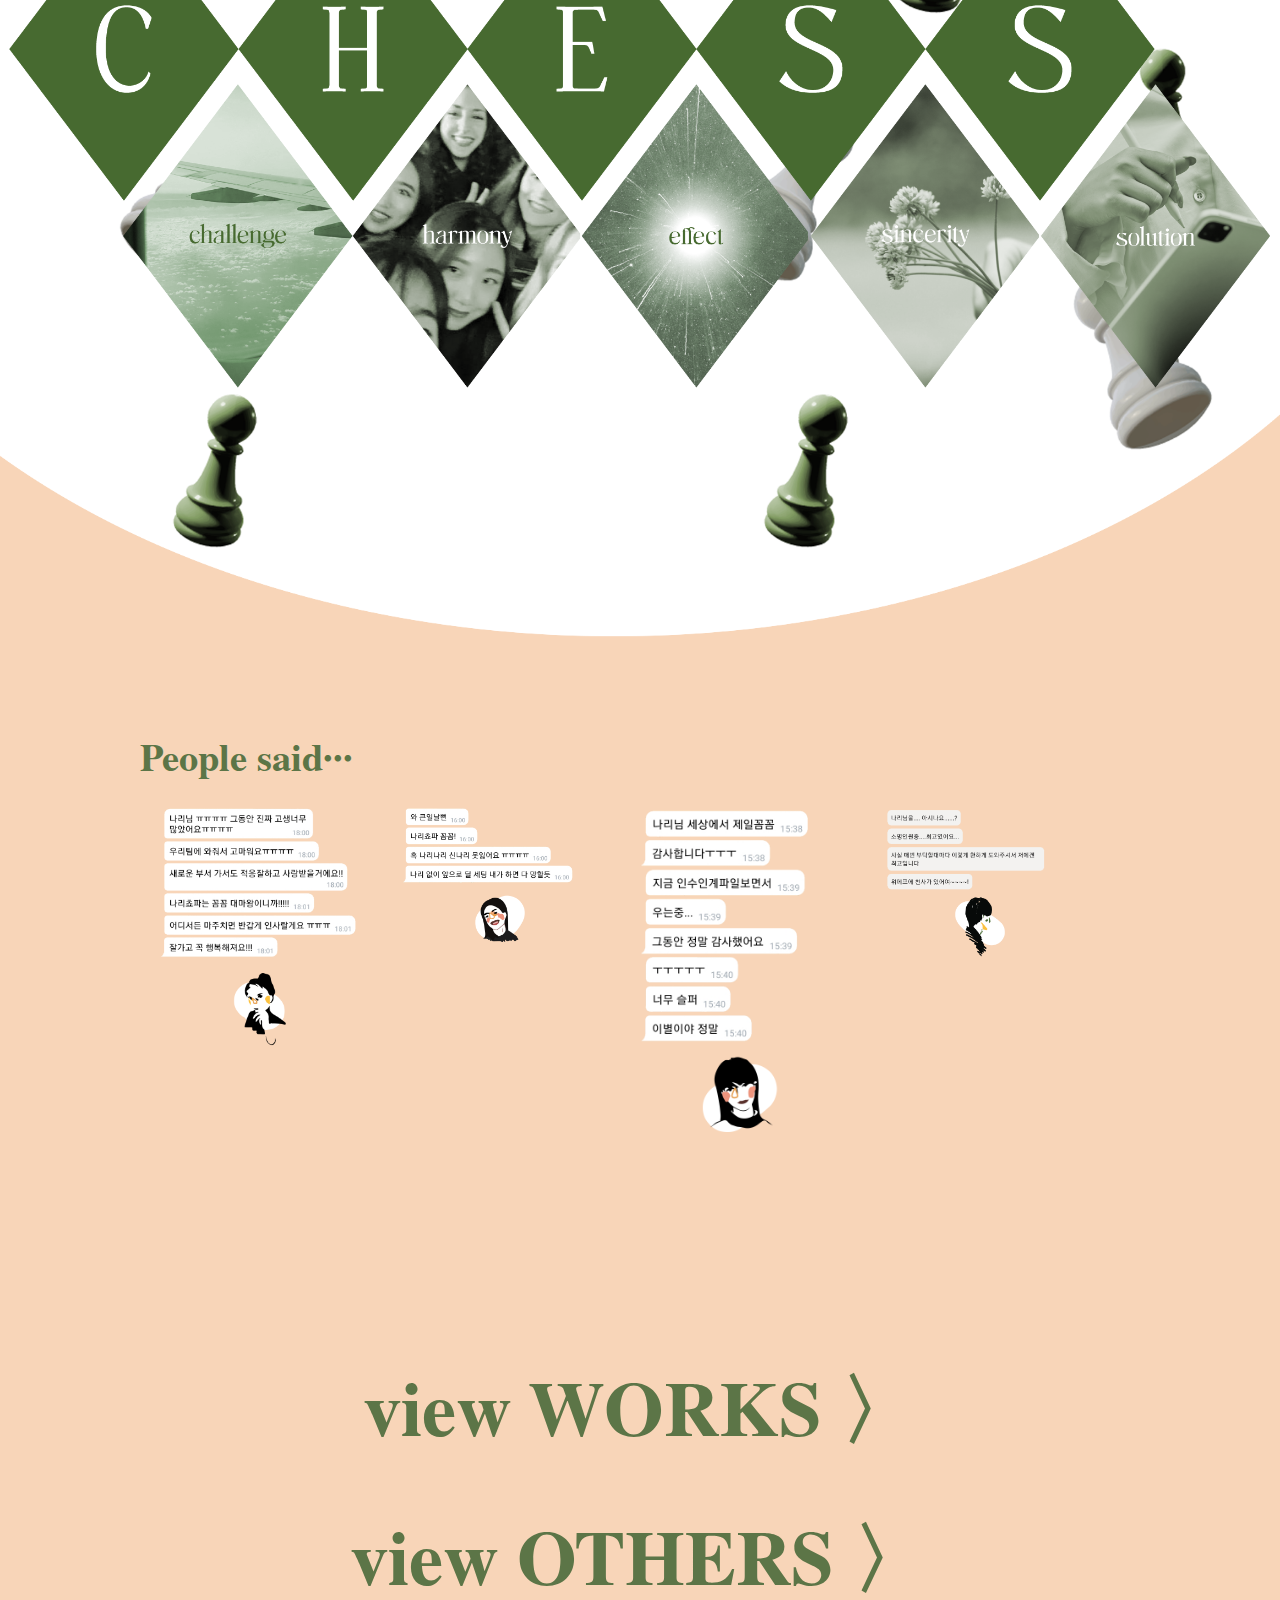
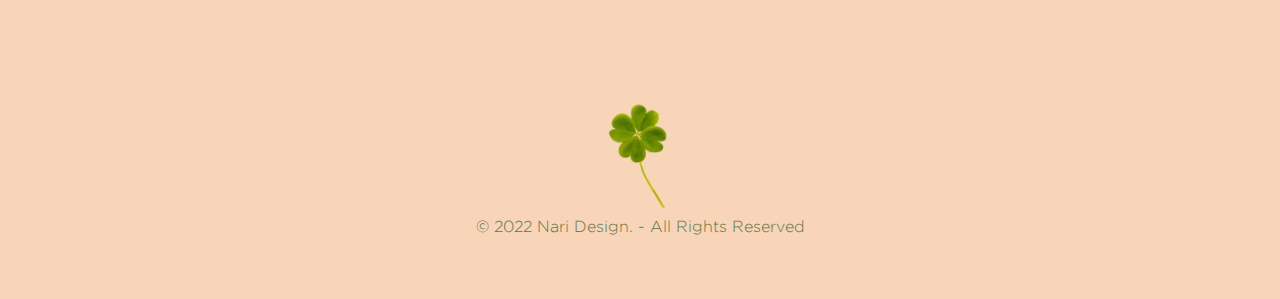
==== commit 40afd5a5: "Update about.html" ====
--- a/about.html
+++ b/about.html
@@ -79,7 +79,7 @@
 
             
             <div class="aboutDetails">
-                <h3 id="name" class="contents">Nari Shin</h3>
+                <h3 id="name" class="contents">Nari Sin</h3>
                 <!-- <div id="logoC"></div> -->
                 <p>
                     I'm a Web/Graphic designer based in Korea(Rep. of) & U.S.<br> 
@@ -228,4 +228,4 @@
     </script>
     </div>
 </body>
-</html>+</html>
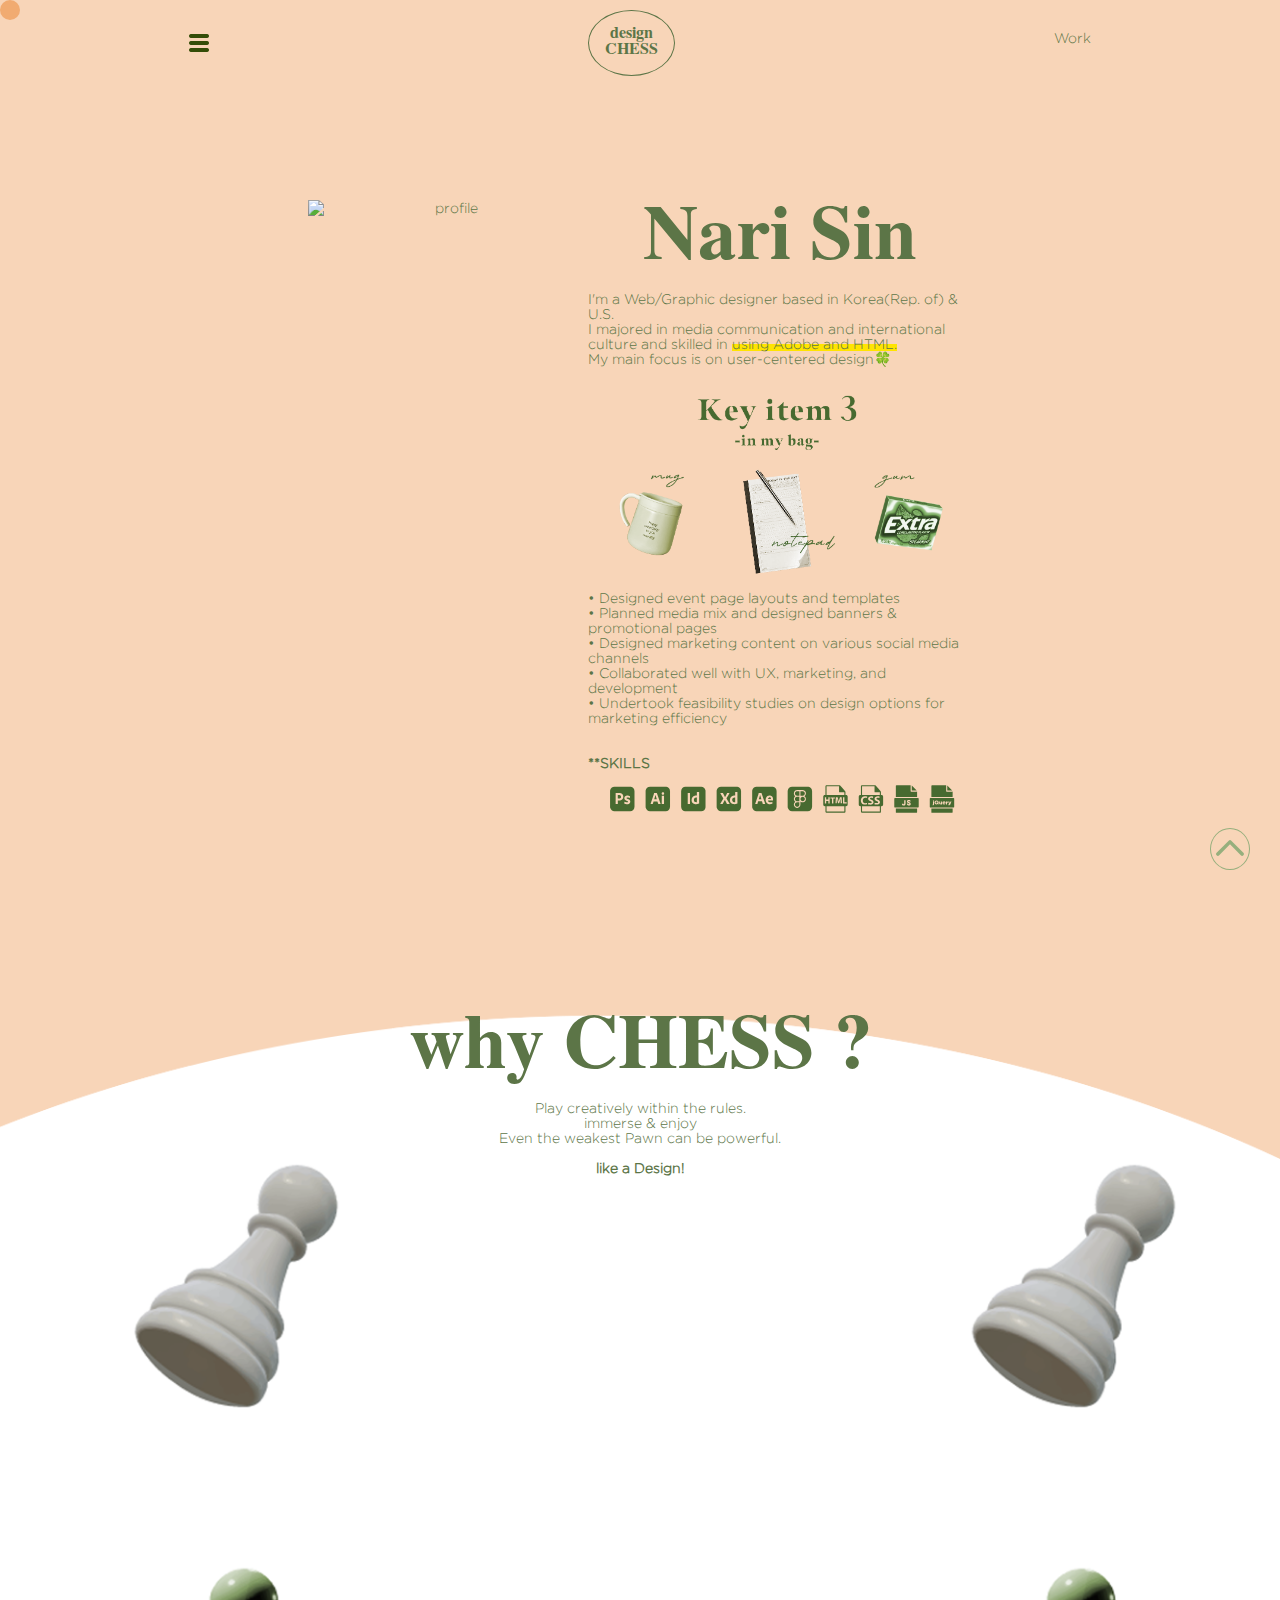
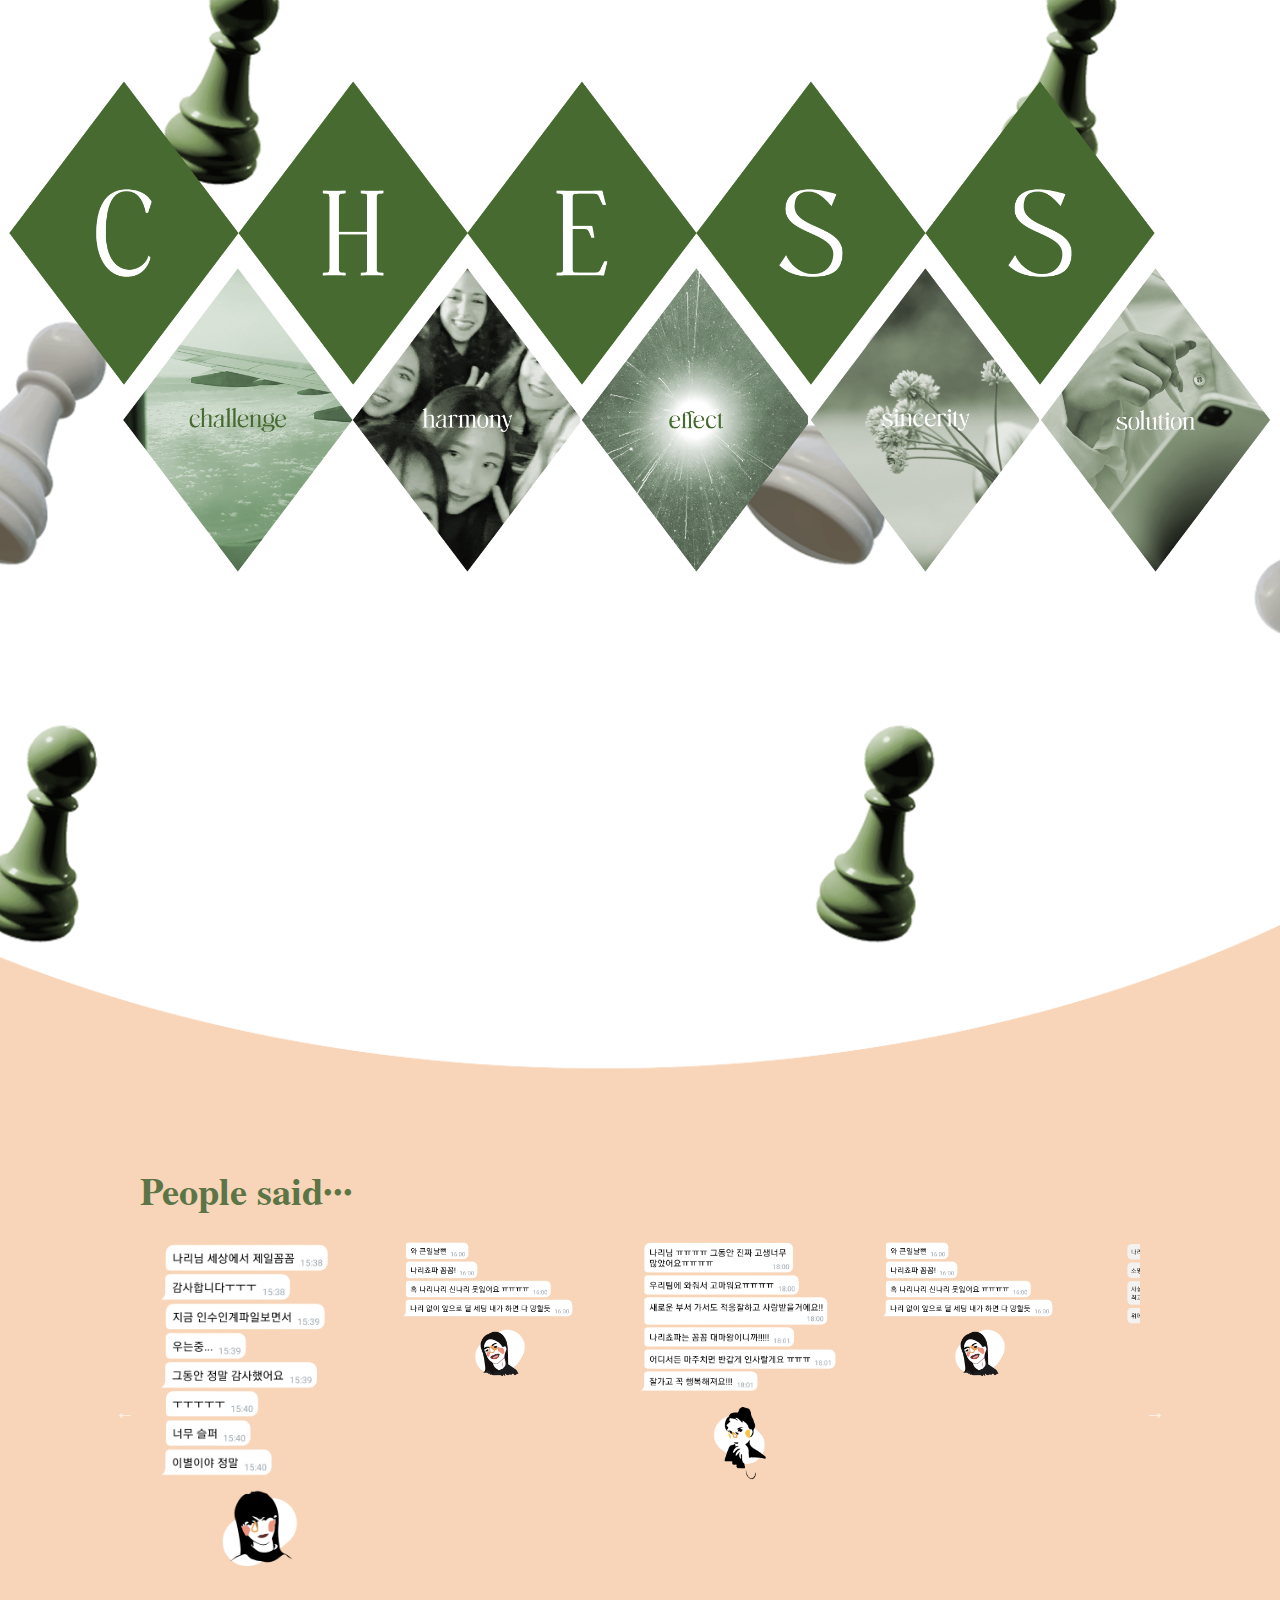
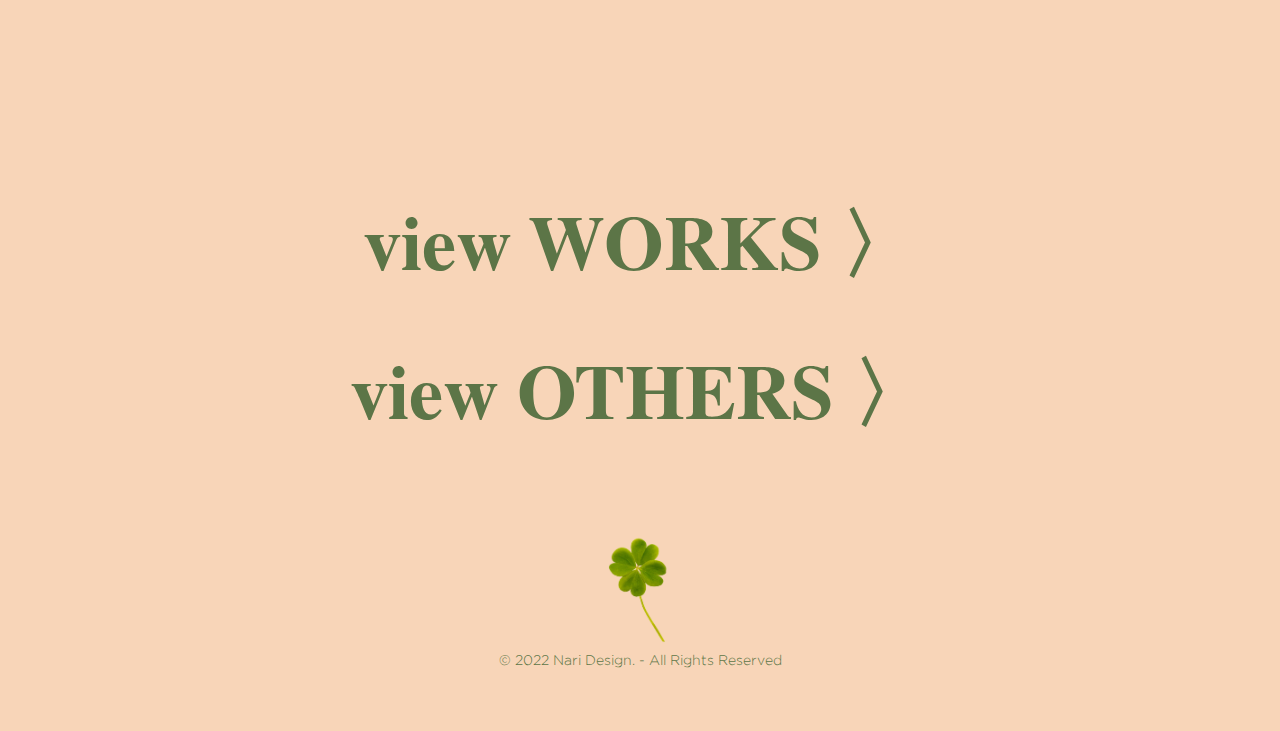
==== commit 49262718: "Add files via upload" ====
--- a/about.html
+++ b/about.html
@@ -22,7 +22,7 @@
         <header>
             <div class="headerMenu">
                 <!-- 헤더메뉴 -->
-                <div id="trigger" class="nav-link"><a href="#">Index</a></div>
+                <div id="trigger" class="nav-link"><a href="#"><img src="img/menu.png" alt="menu"></a></div>
                 <a href="index.html" class="brand">
                     <h1><div class="logo">design<br/>CHESS</div></h1>
                 </a>
@@ -83,8 +83,8 @@
                 <!-- <div id="logoC"></div> -->
                 <p>
                     I'm a Web/Graphic designer based in Korea(Rep. of) & U.S.<br> 
-                    I majored in media communication and international culture<br> 
-                    and skilled in using Adobe and HTML. <br> 
+                    I majored in media communication and international culture 
+                    and skilled in <span style=" background: linear-gradient(to top, #ffe400 50%, transparent 50%)">using Adobe and HTML.</span> <br> 
                     My main focus is on user-centered design&#127808;<br><br>
                 </p>
                 <img src="img/items.png" alt="items">
@@ -132,11 +132,14 @@
                   <h3><a href="#"><img src="img/refImg2.png" alt="review2"></a></h3>
                 </div>
                 <div>
-                  <h3><a href="#"><img src="img/refImg3.png" alt="review3"></a></h3>
-                </div>
-                <div>
-                  <h3><a href="#"><img src="img/refImg.png" alt="review4"></a></h3>
-                </div>                
+                  <h3><a href="#"><img src="img/refImg.png" alt="review3"></a></h3>
+                </div>
+                <div>
+                  <h3><a href="#"><img src="img/refImg3.png" alt="review4"></a></h3>
+                </div>
+                <div>
+                    <h3><a href="#"><img src="img/refImg2.png" alt="review2"></a></h3>
+                  </div>                
             </div>
             <!-- <p class="mobile_t">(please drag for next >> )</p> -->
         </section>
@@ -204,7 +207,7 @@
         breakpoint: 320,
         settings: {
           centerMode: true,
-          centerPadding: '0',
+          centerPadding: '300px',
           slidesToShow: 1
         }
       }
--- a/css/common.css
+++ b/css/common.css
@@ -77,7 +77,13 @@
 }
 
 
-
+#trigger {
+    padding-top: 10px;
+}
+#trigger::after {
+    content: '';
+    position: relative;
+}
 
 /* 헤더영역 */
 header {
--- a/css/about.css
+++ b/css/about.css
@@ -1,4 +1,6 @@
-
+body {
+    font-size: 14px;
+}
 main {
     padding-top: 200px;
     display: flex;
@@ -13,9 +15,11 @@
 .aboutDetails p{
     /* margin: 0 30vw; */
     width: 30vw;
+    min-width: 300px;
     text-align: left;
     position: relative;
 }
+
 .aboutDetails #logoC {
     background: url(../img/logoC.png) no-repeat center;
     background-size: cover;
@@ -48,7 +52,7 @@
 }
 .chess {
     width: 100vw;
-    height: 1000px;
+    height: 1500px;
     background: url(../img/chessContent.png) no-repeat center;
     background-size: contain;
 }
@@ -61,7 +65,8 @@
 #s_slide {
     width: 100vw;
     max-width: 1000px;
-    margin: 100px auto;}
+    margin: 100px auto;
+}
 #s_slide H4 {
     font-size: 3vw;
     text-align: left;
@@ -82,3 +87,26 @@
     border:none;
 }
 
+@media screen and (max-width:700px) {
+    body {
+        font-size: 12px;
+    }
+    #name {
+        font-size: 40px;
+    }
+    #main {
+        display: flex;
+        flex-direction: column;
+        justify-content: center;
+        align-items: center;
+    }
+    #whychess b{
+        font-size: 20px;
+    }
+    #whychess h3 {
+        font-size: 40px;
+    }
+    .chess {
+        height: 500px;
+    }
+}